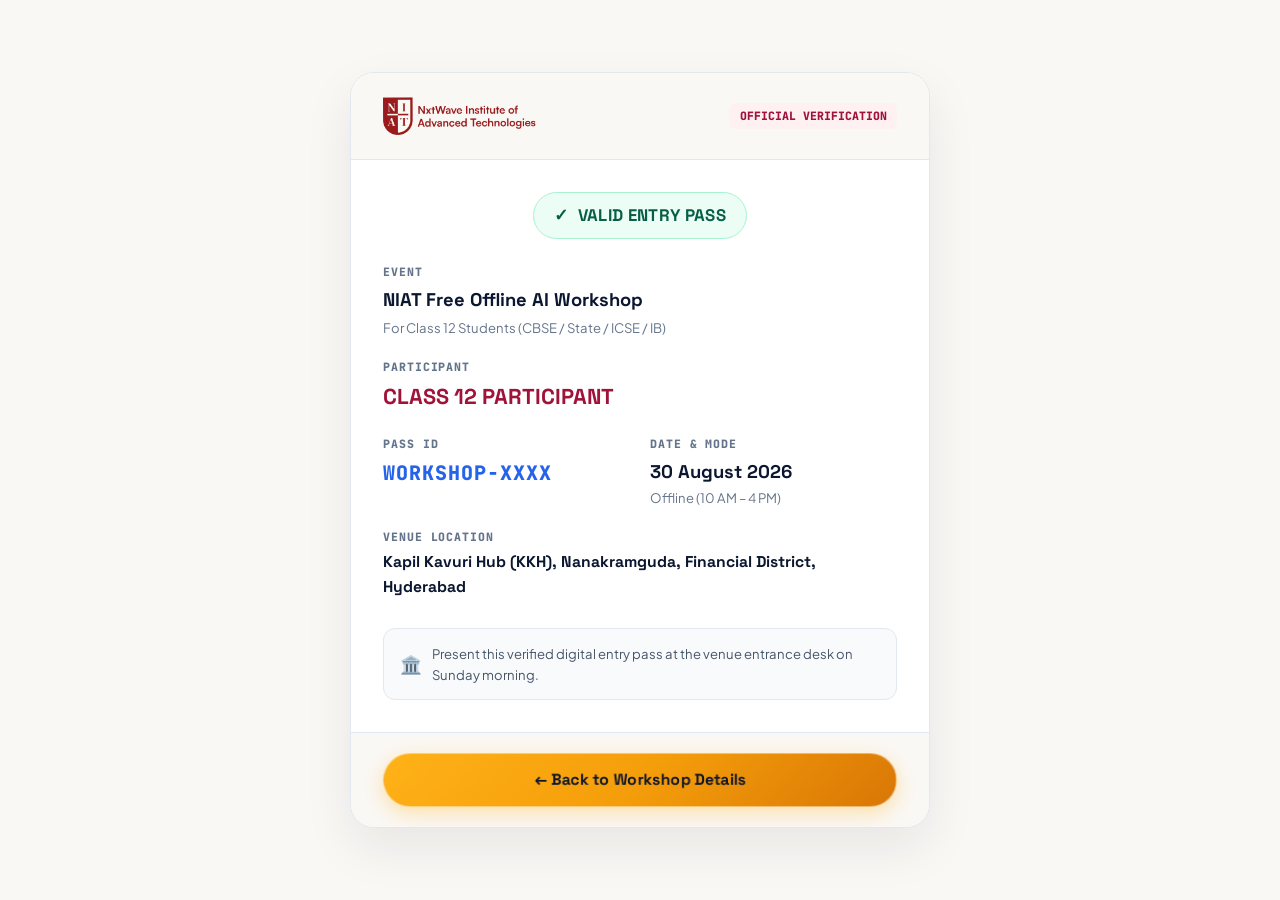
==== verify.html @ 5336db8a "Initial commit: Complete NIAT AI Workshop landing page" ====
<!DOCTYPE html>
<html lang="en">
<head>
  <meta charset="UTF-8">
  <meta name="viewport" content="width=device-width, initial-scale=1.0">
  <title>Official Entry Pass Verification — NIAT Offline AI Workshop</title>
  <link rel="preconnect" href="https://fonts.googleapis.com">
  <link rel="preconnect" href="https://fonts.gstatic.com" crossorigin>
  <link href="https://fonts.googleapis.com/css2?family=Plus+Jakarta+Sans:wght@400;500;600;700;800&family=Space+Grotesk:wght@600;700;800;900&family=JetBrains+Mono:wght@700;800&display=swap" rel="stylesheet">
  <link rel="stylesheet" href="styles.css">
  <style>
    body {
      background-color: #FAF8F5;
      min-height: 100vh;
      display: flex;
      flex-direction: column;
      align-items: center;
      justify-content: center;
      padding: 2rem 1.25rem;
      font-family: 'Plus Jakarta Sans', sans-serif;
      color: #0B1730;
    }
    .verify-card {
      width: 100%;
      max-width: 580px;
      background: #FFFFFF;
      border: 1px solid #E2E8F0;
      border-radius: 24px;
      box-shadow: 0 20px 50px rgba(15, 23, 42, 0.08);
      overflow: hidden;
    }
    .verify-header {
      background: #FAF8F5;
      padding: 1.5rem 2rem;
      border-bottom: 1px solid #E2E8F0;
      display: flex;
      align-items: center;
      justify-content: space-between;
    }
    .verify-body {
      padding: 2rem;
    }
    .verify-status-badge {
      display: inline-flex;
      align-items: center;
      gap: 0.6rem;
      background: #ECFDF5;
      color: #065F46;
      border: 1.5px solid #A7F3D0;
      padding: 0.55rem 1.25rem;
      border-radius: 9999px;
      font-family: 'Space Grotesk', sans-serif;
      font-weight: 800;
      font-size: 1.05rem;
      letter-spacing: 0.02em;
      margin-bottom: 1.5rem;
    }
    .verify-field-grid {
      display: grid;
      grid-template-columns: 1fr 1fr;
      gap: 1.25rem;
      margin-bottom: 1.75rem;
    }
    .verify-field-full {
      grid-column: 1 / -1;
    }
    .verify-label {
      font-family: 'JetBrains Mono', monospace;
      font-size: 0.72rem;
      font-weight: 800;
      color: #64748B;
      text-transform: uppercase;
      letter-spacing: 0.08em;
      margin-bottom: 0.25rem;
    }
    .verify-value {
      font-family: 'Space Grotesk', sans-serif;
      font-size: 1.15rem;
      font-weight: 800;
      color: #0B1730;
    }
    .verify-value-highlight {
      color: #9F1239;
      font-size: 1.35rem;
    }
    .verify-value-id {
      font-family: 'JetBrains Mono', monospace;
      color: #2563EB;
      font-size: 1.25rem;
      letter-spacing: 0.05em;
    }
    .verify-footer {
      background: #FAF8F5;
      padding: 1.25rem 2rem;
      border-top: 1px solid #E2E8F0;
      text-align: center;
    }
  </style>
</head>
<body>

  <div class="verify-card">
    <div class="verify-header">
      <a href="index.html">
        <img src="assets/niat_logo_workshop.png" alt="NIAT Logo" style="height: 38px; width: auto;" />
      </a>
      <span style="font-family: 'JetBrains Mono', monospace; font-size: 0.72rem; font-weight: 800; color: #9F1239; background: #FFF1F2; padding: 0.25rem 0.65rem; border-radius: 6px;">
        OFFICIAL VERIFICATION
      </span>
    </div>

    <div class="verify-body">
      <div style="text-align: center;">
        <div class="verify-status-badge">
          <span>✓</span> VALID ENTRY PASS
        </div>
      </div>

      <div class="verify-field-grid">
        <div class="verify-field-full">
          <div class="verify-label">EVENT</div>
          <div class="verify-value">NIAT Free Offline AI Workshop</div>
          <div style="font-size: 0.82rem; color: #64748B; margin-top: 0.15rem;">For Class 12 Students (CBSE / State / ICSE / IB)</div>
        </div>

        <div class="verify-field-full">
          <div class="verify-label">PARTICIPANT</div>
          <div id="verified-name" class="verify-value verify-value-highlight">CLASS 12 STUDENT</div>
        </div>

        <div>
          <div class="verify-label">PASS ID</div>
          <div id="verified-id" class="verify-value verify-value-id">Workshop-A7K9</div>
        </div>

        <div>
          <div class="verify-label">DATE & MODE</div>
          <div class="verify-value">30 August 2026</div>
          <div style="font-size: 0.82rem; color: #64748B;">Offline (10 AM – 4 PM)</div>
        </div>

        <div class="verify-field-full">
          <div class="verify-label">VENUE LOCATION</div>
          <div class="verify-value" style="font-size: 0.98rem; font-weight: 700;">
            Kapil Kavuri Hub (KKH), Nanakramguda, Financial District, Hyderabad
          </div>
        </div>
      </div>

      <div style="background: #F8FAFC; border: 1px solid #E2E8F0; border-radius: 12px; padding: 0.85rem 1rem; font-size: 0.82rem; color: #475569; display: flex; align-items: center; gap: 0.6rem;">
        <span style="font-size: 1.1rem;">🏛️</span>
        <span>Present this verified digital entry pass at the venue entrance desk on Sunday morning.</span>
      </div>
    </div>

    <div class="verify-footer">
      <a href="index.html" class="btn btn-hero-gold" style="width: 100%; text-decoration: none;">
        ← Back to Workshop Details
      </a>
    </div>
  </div>

  <script>
    document.addEventListener('DOMContentLoaded', () => {
      const params = new URLSearchParams(window.location.search);
      const name = params.get('name') || params.get('student_name') || 'CLASS 12 PARTICIPANT';
      const id = params.get('id') || params.get('pass_id') || 'Workshop-XXXX';

      document.getElementById('verified-name').textContent = decodeURIComponent(name).toUpperCase();
      document.getElementById('verified-id').textContent = decodeURIComponent(id).toUpperCase();
    });
  </script>
</body>
</html>
---- styles.css ----
/* ==========================================================================
   NIAT Offline AI Workshop — Official NIAT AI Bootcamp Design System
   Brand Harmony: Warm Alabaster (#FEF8F0), Soft Blush Porcelain (#FBF2F3),
   Sunlit Cream (#FFF8EB / #FFF1C6), Crisp White (#FFFFFF), Deep Slate (#0F172A),
   and Vibrant NIAT Amber Gold (#FFB218) & Crimson Accents (#991B1B).
   (Zero Maroon Backgrounds, Zero Black)
   ========================================================================== */

:root {
  /* Official NIAT Brand Accent Tokens */
  --color-primary: #991B1B;
  --color-primary-dark: #7F1D1D;
  --color-primary-deep: #580F1E;
  --color-primary-light: #DC2626;
  --color-primary-soft: #FBF2F3;
  --color-primary-tint: #FEE2E2;
  --color-primary-glow: rgba(153, 27, 27, 0.25);
  
  /* NIAT Amber & Gold Tokens */
  --color-gold: #FFB218;
  --color-gold-light: #FFF1C6;
  --color-gold-dark: #D97706;
  --color-gold-gradient: linear-gradient(90deg, #FFB218 0%, #F59E0B 50%, #D97706 100%);
  
  /* Clean Light Backgrounds from https://www.niatindia.com/ai-bootcamp */
  --color-bg-hero: linear-gradient(180deg, #FFFFFF 0%, #FFF8EB 45%, #FBF2F3 100%);
  --color-bg-dark: #F1F5F9;
  --color-bg-dark-card: #FFFFFF;
  --color-bg-dark-surface: #F8FAFC;
  
  --color-bg-light: #FEF8F0;
  --color-bg-light-alt: #FBF2F3;
  --color-bg-cream: #FFF8EB;
  --color-bg-surface: #FFFFFF;
  
  /* Typography Colors (NIAT Slate Tokens) */
  --color-text-dark: #0F172A;
  --color-text-dark-muted: #475569;
  --color-text-light: #0F172A;
  --color-text-light-muted: #64748B;
  
  /* Borders */
  --color-border-subtle: #E2E8F0;
  --color-border-dark: rgba(15, 23, 42, 0.1);
  --color-border-gold: rgba(255, 178, 24, 0.45);
  --color-border-primary: rgba(153, 27, 27, 0.18);
  
  /* Typography Families */
  --font-hero-condensed: 'Anton', 'Bebas Neue', 'Oswald', sans-serif;
  --font-display: 'Space Grotesk', -apple-system, sans-serif;
  --font-heading: 'Syne', sans-serif;
  --font-body: 'Plus Jakarta Sans', sans-serif;
  --font-script: 'Caveat', cursive;
  --font-mono: 'JetBrains Mono', monospace;
  
  /* Radii & Layout */
  --radius-sm: 8px;
  --radius-md: 14px;
  --radius-lg: 22px;
  --radius-xl: 32px;
  --radius-full: 9999px;
  --max-width: 1260px;
  
  /* Shadows */
  --shadow-sm: 0 2px 10px rgba(15, 23, 42, 0.04);
  --shadow-md: 0 10px 30px rgba(15, 23, 42, 0.08);
  --shadow-lg: 0 20px 50px rgba(15, 23, 42, 0.12);
  --shadow-dark: 0 25px 60px rgba(15, 23, 42, 0.15);
  
  /* Transitions */
  --transition-fast: 0.2s cubic-bezier(0.16, 1, 0.3, 1);
  --transition-normal: 0.35s cubic-bezier(0.16, 1, 0.3, 1);
}

/* Reset & Base */
*, *::before, *::after {
  box-sizing: border-box;
  margin: 0;
  padding: 0;
}

html {
  scroll-behavior: smooth;
  font-size: 16px;
  -webkit-font-smoothing: antialiased;
  -moz-osx-font-smoothing: grayscale;
}

body {
  font-family: var(--font-body);
  color: var(--color-text-dark);
  background-color: var(--color-bg-light);
  line-height: 1.6;
  overflow-x: hidden;
}

img, svg {
  display: block;
  max-width: 100%;
}

a {
  color: inherit;
  text-decoration: none;
}

button, input, select, textarea {
  font-family: inherit;
  font-size: inherit;
}

button {
  cursor: pointer;
  border: none;
  background: none;
}

/* Layout Utilities */
.container {
  width: 100%;
  max-width: var(--max-width);
  margin-left: auto;
  margin-right: auto;
  padding-left: 1.5rem;
  padding-right: 1.5rem;
}

.section-padding {
  padding-top: 3.85rem;
  padding-bottom: 3.85rem;
}

@media (max-width: 768px) {
  .section-padding {
    padding-top: 2.85rem;
    padding-bottom: 2.85rem;
  }
}

.section-header {
  text-align: center;
  max-width: 820px;
  margin: 0 auto 2.35rem auto;
}

.section-tag {
  display: inline-flex;
  align-items: center;
  gap: 0.45rem;
  padding: 0.4rem 1.05rem;
  background: var(--color-primary-soft);
  color: var(--color-primary);
  border: 1px solid var(--color-border-primary);
  border-radius: var(--radius-full);
  font-family: var(--font-mono);
  font-size: 0.76rem;
  font-weight: 700;
  text-transform: uppercase;
  letter-spacing: 0.08em;
  margin-bottom: 1.15rem;
}

.section-tag.dark {
  background: #FFF8EB;
  color: #D97706;
  border-color: rgba(255, 178, 24, 0.4);
}

.section-title {
  font-family: var(--font-display);
  font-size: clamp(2.1rem, 4.2vw, 2.85rem);
  font-weight: 800;
  line-height: 1.18;
  margin-bottom: 0.95rem;
  color: var(--color-text-dark);
  letter-spacing: -0.02em;
}

.section-title.text-white {
  color: var(--color-text-dark);
}

.section-subtitle {
  font-size: clamp(1rem, 1.8vw, 1.15rem);
  color: var(--color-text-dark-muted);
  line-height: 1.6;
}

.section-subtitle.dark {
  color: var(--color-text-dark-muted);
}

.gradient-text-maroon {
  color: var(--color-primary);
}

.gradient-text-gold {
  background: var(--color-gold-gradient);
  -webkit-background-clip: text;
  -webkit-text-fill-color: transparent;
}

/* Animations */
[data-animate] {
  opacity: 0;
  transform: translateY(24px);
  transition: opacity 0.6s cubic-bezier(0.16, 1, 0.3, 1), transform 0.6s cubic-bezier(0.16, 1, 0.3, 1);
  will-change: opacity, transform;
}

[data-animate].is-visible {
  opacity: 1;
  transform: translateY(0);
}

[data-animate="slide-right"] { transform: translateX(-30px); }
[data-animate="slide-right"].is-visible { transform: translateX(0); opacity: 1; }

[data-animate="slide-left"] { transform: translateX(30px); }
[data-animate="slide-left"].is-visible { transform: translateX(0); opacity: 1; }

[data-animate="scale-up"] { transform: scale(0.94); }
[data-animate="scale-up"].is-visible { transform: scale(1); opacity: 1; }

.delay-1 { transition-delay: 0.1s; }
.delay-2 { transition-delay: 0.2s; }
.delay-3 { transition-delay: 0.3s; }
.delay-4 { transition-delay: 0.4s; }

/* Buttons */
.btn {
  display: inline-flex;
  align-items: center;
  justify-content: center;
  gap: 0.6rem;
  padding: 0.85rem 1.85rem;
  border-radius: var(--radius-full);
  font-family: var(--font-display);
  font-weight: 700;
  font-size: 0.98rem;
  transition: var(--transition-normal);
  text-decoration: none;
  cursor: pointer;
  white-space: nowrap;
}

.btn-hero-gold {
  background: linear-gradient(135deg, #FFB218 0%, #F59E0B 50%, #D97706 100%);
  color: #0F172A !important;
  font-weight: 800;
  box-shadow: 0 6px 20px rgba(255, 178, 24, 0.35);
  border: 1px solid rgba(255, 255, 255, 0.4);
  animation: ctaZoomPulse 1.3s ease-in-out infinite;
  transform-origin: center center;
  will-change: transform;
}

.btn-hero-gold:hover {
  transform: translateY(-2px);
  box-shadow: 0 10px 25px rgba(255, 178, 24, 0.5);
  animation-play-state: paused;
}

.btn-primary {
  background: var(--color-primary);
  color: #FFFFFF;
  box-shadow: 0 6px 20px rgba(153, 27, 27, 0.25);
  border: 1px solid var(--color-primary);
  animation: ctaZoomPulse 1.3s ease-in-out infinite;
  transform-origin: center center;
  will-change: transform;
}

.btn-primary:hover {
  background: var(--color-primary-light);
  transform: translateY(-2px);
  box-shadow: 0 10px 25px rgba(153, 27, 27, 0.35);
  animation-play-state: paused;
}

@keyframes ctaZoomPulse {
  0% {
    transform: scale(1.00);
  }
  50% {
    transform: scale(1.04);
  }
  100% {
    transform: scale(1.00);
  }
}

/* ==========================================================================
   STICKY HEADER & ANNOUNCEMENT BAR
   ========================================================================== */
.sticky-header-group {
  position: sticky;
  top: 0;
  z-index: 1000;
  width: 100%;
}

.top-bar {
  background: #FFF8EB;
  color: #991B1B;
  font-size: 0.8125rem;
  padding: 0.45rem 1rem;
  text-align: center;
  border-bottom: 1px solid #FEE2E2;
}

.top-bar-inner {
  display: inline-flex;
  align-items: center;
  gap: 0.65rem;
  flex-wrap: wrap;
  justify-content: center;
  font-weight: 600;
  animation: announcementPulse 1.5s ease-in-out infinite;
  transform-origin: center center;
  will-change: transform;
}

@keyframes announcementPulse {
  0% {
    transform: scale(1.00);
  }
  50% {
    transform: scale(1.015);
  }
  100% {
    transform: scale(1.00);
  }
}

.badge-pulse {
  display: inline-block;
  width: 8px;
  height: 8px;
  background-color: #22C55E;
  border-radius: 50%;
  box-shadow: 0 0 0 0 rgba(34, 197, 94, 0.7);
  animation: pulseGreen 2s infinite;
}

@keyframes pulseGreen {
  0% { transform: scale(0.95); box-shadow: 0 0 0 0 rgba(34, 197, 94, 0.7); }
  70% { transform: scale(1); box-shadow: 0 0 0 8px rgba(34, 197, 94, 0); }
  100% { transform: scale(0.95); box-shadow: 0 0 0 0 rgba(34, 197, 94, 0); }
}

.site-header {
  width: 100%;
  background: rgba(255, 255, 255, 0.94);
  backdrop-filter: blur(16px);
  -webkit-backdrop-filter: blur(16px);
  border-bottom: 1px solid #E2E8F0;
}

.nav-container {
  display: flex;
  align-items: center;
  justify-content: space-between;
  height: 68px;
  gap: 1.5rem;
}

.logo-wrapper {
  display: inline-flex;
  align-items: center;
  text-decoration: none;
}

.niat-shield-logo-img,
.niat-logo-img {
  height: 44px;
  width: auto;
  max-width: 220px;
  object-fit: contain;
  display: block;
  transition: transform 0.2s ease;
}

.logo-wrapper:hover .niat-shield-logo-img,
.logo-wrapper:hover .niat-logo-img {
  transform: scale(1.03);
}

.header-nav-menu {
  display: flex;
  align-items: center;
  gap: 1.35rem;
  list-style: none;
}

.nav-link-item {
  font-size: 0.88rem;
  font-weight: 600;
  color: #334155;
  transition: var(--transition-fast);
  padding: 0.35rem 0.15rem;
}

.nav-link-item:hover {
  color: var(--color-primary);
}

.nav-actions {
  display: flex;
  align-items: center;
  gap: 1rem;
}

.mobile-nav-toggle {
  display: none;
  flex-direction: column;
  gap: 5px;
  width: 32px;
  height: 32px;
  justify-content: center;
  align-items: center;
  background: none;
  border: none;
  cursor: pointer;
}

.mobile-nav-toggle span {
  display: block;
  width: 24px;
  height: 2.5px;
  background: #0F172A;
  border-radius: 2px;
}

@media (max-width: 1024px) {
  .header-nav-menu {
    position: fixed;
    top: 96px;
    left: 0;
    width: 100%;
    background: #FFFFFF;
    flex-direction: column;
    align-items: flex-start;
    padding: 1.5rem 2rem;
    gap: 1.25rem;
    box-shadow: 0 15px 30px rgba(15, 23, 42, 0.1);
    transform: translateY(-120%);
    transition: transform 0.35s ease;
    opacity: 0;
    visibility: hidden;
  }

  .header-nav-menu.mobile-open,
  .header-nav-menu.mobile-active {
    transform: translateY(0);
    opacity: 1;
    visibility: visible;
  }

  .mobile-nav-toggle {
    display: flex;
  }
}

@media (max-width: 600px) {
  .nav-container {
    height: 56px;
  }
  .niat-shield-logo-img,
  .niat-logo-img {
    height: 32px;
    max-width: 160px;
  }
  .nav-actions .open-reg-modal {
    display: none;
  }
}

/* ==========================================================================
   SECTION 1 — HERO (UNIFIED 1750 × 900 COMPOSITION WITH ORGANIC MAROON INTEGRATION)
   ========================================================================== */
.hero-section {
  position: relative;
  width: 100%;
  min-height: auto;
  background-color: #FAF8F5;
  background-image: 
    radial-gradient(circle at 12% 20%, rgba(255, 255, 255, 0.95) 0%, transparent 60%),
    radial-gradient(circle at 88% 45%, rgba(244, 63, 94, 0.06) 0%, transparent 60%),
    linear-gradient(rgba(15, 23, 42, 0.025) 1px, transparent 1px),
    linear-gradient(90deg, rgba(15, 23, 42, 0.025) 1px, transparent 1px);
  background-size: 100% 100%, 100% 100%, 36px 36px, 36px 36px;
  overflow: hidden;
  display: flex;
  align-items: flex-start;
  padding-top: 1.25rem;
  padding-bottom: 1.5rem;
  margin-bottom: 0;
  border-bottom: 1px solid #E2E8F0;
}

@media (min-width: 1200px) {
  .hero-section {
    height: auto;
    min-height: auto;
    max-height: none;
  }
}

.hero-canvas-container {
  width: 100%;
  max-width: 1750px;
  margin: 0 auto;
  padding: 0 4rem;
  display: flex;
  align-items: flex-start;
  z-index: 2;
}

@media (max-width: 1200px) {
  .hero-canvas-container {
    padding: 0.75rem 2rem 2rem;
  }
}

@media (max-width: 768px) {
  .hero-canvas-container {
    padding: 0.5rem 1rem 1.5rem;
  }
}

.hero-grid-split {
  display: grid;
  grid-template-columns: 44% 56%;
  gap: 2.25rem;
  align-items: flex-start;
  width: 100%;
  height: 100%;
  padding-top: 0.35rem;
}

@media (max-width: 1100px) {
  .hero-grid-split {
    grid-template-columns: 1fr;
    gap: 1.5rem;
    padding-top: 0.25rem;
  }
}

/* LEFT SIDE (44%) */
.hero-brand-col {
  display: flex;
  flex-direction: column;
  gap: 1.25rem;
  max-width: 640px;
  width: 100%;
  z-index: 3;
  padding-top: 0.25rem;
  opacity: 1;
  transform: none;
}

@media (max-width: 1100px) {
  .hero-brand-col {
    order: 1;
    max-width: 100%;
    align-items: flex-start;
  }
}

@media (max-width: 768px) {
  .hero-brand-col {
    gap: 0.95rem;
  }
}

.hero-main-heading {
  font-family: var(--font-display);
  font-size: clamp(1.85rem, 3.4vw, 3.6rem);
  font-weight: 850;
  line-height: 1.08;
  letter-spacing: -0.02em;
  text-transform: uppercase;
  color: #0B1730;
  margin: 0;
}

@media (max-width: 768px) {
  .hero-main-heading {
    font-size: clamp(1.42rem, 5.6vw, 2.15rem);
    line-height: 1.16;
  }
  .hero-line-nowrap {
    white-space: normal;
  }
}

.hero-line-nowrap {
  white-space: nowrap;
  display: inline-block;
}

.hero-highlight-smarter {
  background: linear-gradient(135deg, #2563EB 0%, #7C3AED 50%, #9F1239 100%);
  -webkit-background-clip: text;
  -webkit-text-fill-color: transparent;
  display: inline-block;
  font-weight: 900;
}

/* FREE Master Offer Block */
.hero-free-offer-cluster {
  display: flex;
  align-items: center;
  gap: 1.25rem;
  flex-wrap: wrap;
}

@media (max-width: 768px) {
  .hero-free-offer-cluster {
    gap: 0.85rem;
  }
}

.hero-free-3d-box {
  position: relative;
  display: inline-flex;
  align-items: center;
}

.hero-free-3d-text {
  font-family: var(--font-display);
  font-size: clamp(3.8rem, 6.8vw, 6.4rem);
  font-weight: 950;
  line-height: 0.88;
  color: #FFB51B;
  text-shadow: 
    0 2px 0 #D97706,
    0 4px 0 #B45309,
    0 6px 18px rgba(245, 158, 11, 0.3);
  letter-spacing: 0.02em;
  text-transform: uppercase;
  animation: freeContinuousZoom 1.2s ease-in-out infinite;
  display: inline-block;
  transform-origin: center center;
  will-change: transform;
}

@media (max-width: 768px) {
  .hero-free-3d-text {
    font-size: clamp(2.6rem, 10.5vw, 3.8rem);
  }
}

@keyframes freeContinuousZoom {
  0% {
    transform: scale(1.00);
  }
  50% {
    transform: scale(1.05);
  }
  100% {
    transform: scale(1.00);
  }
}

.hero-free-zero-pill {
  position: absolute;
  bottom: -4px;
  left: -4px;
  background: linear-gradient(135deg, #7C3AED 0%, #9F1239 100%);
  color: #FFFFFF;
  font-family: var(--font-display);
  font-size: clamp(0.85rem, 1.2vw, 1.1rem);
  font-weight: 850;
  padding: 0.16rem 0.75rem;
  border-radius: var(--radius-full);
  box-shadow: 0 4px 14px rgba(124, 58, 237, 0.4);
  border: 1.5px solid #E9D5FF;
  z-index: 3;
}

@media (max-width: 768px) {
  .hero-free-zero-pill {
    font-size: 0.75rem;
    padding: 0.12rem 0.55rem;
    bottom: -2px;
    left: -2px;
  }
}

.hero-workshop-title-meta {
  display: flex;
  flex-direction: column;
  justify-content: center;
}

.hero-meta-offline-title {
  font-family: var(--font-display);
  font-size: clamp(1.2rem, 2.1vw, 1.85rem);
  font-weight: 900;
  color: #2563EB;
  line-height: 1.06;
  letter-spacing: 0.01em;
  text-transform: uppercase;
}

@media (max-width: 768px) {
  .hero-meta-offline-title {
    font-size: 1.05rem;
  }
}

.hero-meta-for-class {
  font-family: var(--font-display);
  font-size: clamp(0.82rem, 1.1vw, 1.02rem);
  font-weight: 800;
  color: #0B1730;
  letter-spacing: 0.01em;
  margin-top: 0.25rem;
  padding-bottom: 0.12rem;
  border-bottom: 2px solid #9F1239;
  display: inline-block;
  width: fit-content;
}

/* CTA Area */
.hero-cta-action-wrap {
  display: flex;
  align-items: center;
  gap: 1.25rem;
  margin-top: 0.15rem;
}

@media (max-width: 768px) {
  .hero-cta-action-wrap {
    width: 100%;
  }
}

.btn-hero-cta-yellow {
  display: inline-flex;
  align-items: center;
  justify-content: center;
  gap: 0.75rem;
  width: 100%;
  max-width: 430px;
  height: clamp(54px, 5.5vw, 68px);
  background: #FFB51B;
  color: #0B1730;
  font-family: var(--font-display);
  font-size: clamp(1.02rem, 1.3vw, 1.2rem);
  font-weight: 800;
  border-radius: clamp(28px, 3vw, 36px);
  border: 2px solid #FDE047;
  box-shadow: 0 12px 30px rgba(255, 181, 27, 0.4);
  cursor: pointer;
  transition: all 0.3s ease;
  text-transform: uppercase;
  letter-spacing: 0.03em;
  animation: ctaZoomPulse 1.3s ease-in-out infinite;
  transform-origin: center center;
  will-change: transform;
}

@media (max-width: 768px) {
  .btn-hero-cta-yellow {
    max-width: 360px;
    height: 54px;
    font-size: 1.02rem;
    padding: 0.75rem 1.25rem;
  }
}

.btn-hero-cta-yellow:hover {
  transform: translateY(-2px);
  box-shadow: 0 16px 35px rgba(255, 181, 27, 0.5);
  background: #F59E0B;
  animation-play-state: paused;
}

.hero-arrow-icon {
  font-size: 1.3rem;
  transition: transform 0.2s ease;
}

.btn-hero-cta-yellow:hover .hero-arrow-icon {
  transform: translateX(5px);
}

/* Two Compact Information Rows Below CTA with Circular Icon Badges */
.hero-event-specs {
  display: flex;
  flex-direction: column;
  gap: 0.65rem;
  margin-top: 0.25rem;
}

.spec-row {
  display: flex;
  align-items: center;
  gap: 0.75rem;
  flex-wrap: wrap;
}

.spec-item {
  display: inline-flex;
  align-items: center;
  gap: 0.45rem;
}

.spec-icon-badge {
  width: 26px;
  height: 26px;
  border-radius: 50%;
  background: #EFF6FF;
  display: flex;
  align-items: center;
  justify-content: center;
  font-size: 0.78rem;
  flex-shrink: 0;
  border: 1px solid #BFDBFE;
}

.spec-icon-badge.maroon {
  background: #FFF1F2;
  border-color: #FECDD3;
}

.spec-icon-badge.purple {
  background: #F5F3FF;
  border-color: #DDD6FE;
}

.spec-icon-badge.red {
  background: #FEF2F2;
  border-color: #FECACA;
}

.spec-text {
  font-family: var(--font-mono);
  font-size: 0.78rem;
  font-weight: 850;
  color: #0B1730;
  letter-spacing: 0.03em;
  white-space: nowrap;
}

.spec-sep {
  color: #CBD5E1;
  font-weight: 300;
  font-size: 0.85rem;
}

/* ==========================================================================
   RIGHT SIDE: BALANCED STUDENT PHOTOGRAPHY WITH ORGANIC MAROON INTEGRATION
   ========================================================================== */
.hero-workshop-scene-col {
  position: relative;
  display: flex;
  align-items: flex-start;
  justify-content: flex-end;
  width: 100%;
  height: 100%;
}

.hero-stage-immersive {
  position: relative;
  width: 100%;
  max-width: 960px;
  height: 485px;
  max-height: 500px;
  display: flex;
  align-items: flex-start;
  justify-content: flex-end;
}

@media (max-width: 1100px) {
  .hero-stage-immersive {
    height: auto;
    min-height: 0;
    max-height: none;
    width: 100%;
    max-width: 600px;
    justify-content: center;
    margin: 0 auto;
  }
}

/* Light Maroon Organic Gradient Blob */
.hero-maroon-blob {
  position: absolute;
  top: 2%;
  right: 2%;
  width: 96%;
  height: 96%;
  border-radius: 42% 58% 68% 32% / 48% 38% 62% 52%;
  background: radial-gradient(circle at 60% 40%, rgba(159, 18, 57, 0.13) 0%, rgba(136, 19, 55, 0.07) 45%, rgba(244, 63, 94, 0.03) 75%, transparent 100%);
  filter: blur(30px);
  pointer-events: none;
  z-index: 1;
  animation: maroonBlobFloat 12s ease-in-out infinite alternate;
}

@keyframes maroonBlobFloat {
  0% {
    transform: scale(0.97) rotate(0deg);
    border-radius: 42% 58% 68% 32% / 48% 38% 62% 52%;
  }
  100% {
    transform: scale(1.02) rotate(4deg);
    border-radius: 54% 46% 38% 62% / 36% 58% 42% 64%;
  }
}

/* Soft Blush & Burgundy Ambient Glow */
.hero-blush-glow {
  position: absolute;
  top: 10%;
  right: 12%;
  width: 78%;
  height: 78%;
  border-radius: 50%;
  background: radial-gradient(circle, rgba(244, 63, 94, 0.11) 0%, rgba(251, 113, 133, 0.05) 50%, transparent 80%);
  filter: blur(45px);
  pointer-events: none;
  z-index: 1;
}

/* Decorative Maroon Dots Pattern */
.hero-maroon-dots {
  position: absolute;
  left: -12px;
  top: 10%;
  width: 55px;
  height: 95px;
  background-image: radial-gradient(#9F1239 1.6px, transparent 1.6px);
  background-size: 13px 13px;
  opacity: 0.4;
  z-index: 2;
  pointer-events: none;
}

/* Thin Curved Maroon Line Accents */
.hero-curved-accents {
  position: absolute;
  left: -18px;
  top: 6%;
  width: 200px;
  height: 140px;
  pointer-events: none;
  z-index: 2;
}

/* Authentic Indian Class 12 Student Photography with Soft Organic Left Edge */
.hero-student-photo-wrapper {
  position: relative;
  width: 100%;
  max-width: 960px;
  height: 100%;
  max-height: 485px;
  display: flex;
  align-items: center;
  justify-content: flex-end;
  z-index: 3;
  background: transparent;
  border: none;
  box-shadow: none;
}

.hero-maroon-student-img {
  width: 100%;
  height: 100%;
  max-height: 485px;
  object-fit: cover;
  object-position: 68% 28%;
  display: block;
  border: none;
  box-shadow: none;
  /* Organic soft feathered transition on the left edge */
  -webkit-mask-image: radial-gradient(ellipse 96% 92% at 86% 50%, rgba(0, 0, 0, 1) 48%, rgba(0, 0, 0, 0.9) 68%, rgba(0, 0, 0, 0) 98%), linear-gradient(to right, transparent 0%, rgba(0, 0, 0, 0.9) 12%, rgba(0, 0, 0, 1) 24%);
  mask-image: radial-gradient(ellipse 96% 92% at 86% 50%, rgba(0, 0, 0, 1) 48%, rgba(0, 0, 0, 0.9) 68%, rgba(0, 0, 0, 0) 98%), linear-gradient(to right, transparent 0%, rgba(0, 0, 0, 0.9) 12%, rgba(0, 0, 0, 1) 24%);
  -webkit-mask-composite: source-in;
  mask-composite: intersect;
  transition: transform 0.4s ease;
}

.hero-stage-immersive:hover .hero-maroon-student-img {
  transform: scale(1.012);
}

@media (max-width: 1100px) {
  .hero-workshop-scene-col {
    order: 2;
    justify-content: center;
    width: 100%;
    height: auto;
    margin-top: 0.5rem;
  }
  .hero-student-photo-wrapper {
    height: auto;
    max-height: none;
    max-width: 100%;
    justify-content: center;
  }
  .hero-maroon-student-img {
    height: auto;
    max-height: 320px;
    width: 100%;
    border-radius: 18px;
    object-position: 50% 25%;
    -webkit-mask-image: none;
    mask-image: none;
  }
  .hero-maroon-blob,
  .hero-blush-glow,
  .hero-maroon-dots,
  .hero-curved-accents {
    display: none;
  }
}

@media (max-width: 768px) {
  .hero-maroon-student-img {
    max-height: 250px;
    border-radius: 14px;
  }
}

@media (max-width: 1080px) {
  .hero-epic-stage {
    max-width: 600px;
  }
  .stage-card-notes { left: 0; top: 0; }
  .stage-card-project { right: 0; top: 0; }
  .stage-card-doubt { left: 0; bottom: 10px; }
  .stage-flow-badge { right: 0; bottom: 10px; }
}

@media (max-width: 680px) {
  .hero-epic-stage {
    min-height: auto;
    flex-direction: column;
    padding-top: 1rem;
  }
  .stage-float-card,
  .stage-flow-badge {
    position: static;
    margin: 0.35rem auto;
    width: 100%;
    max-width: 300px;
    animation: none;
  }
}

/* BOTTOM HORIZONTAL EVENT INFO STRIP */
.hero-bottom-info-strip {
  display: flex;
  align-items: center;
  justify-content: space-between;
  gap: 0.75rem;
  padding: 0.75rem 1.75rem;
  background: #FFFFFF;
  border: 1.5px solid #E2E8F0;
  border-radius: var(--radius-full);
  box-shadow: 0 6px 20px rgba(15, 23, 42, 0.04);
  margin-top: 1rem;
  flex-wrap: wrap;
}

.hero-spec-item {
  display: inline-flex;
  align-items: center;
  gap: 0.5rem;
}

.hero-spec-icon-circle {
  width: 26px;
  height: 26px;
  border-radius: 50%;
  background: #EEF2FF;
  display: flex;
  align-items: center;
  justify-content: center;
  font-size: 0.75rem;
  flex-shrink: 0;
}

.hero-spec-label {
  font-family: var(--font-mono);
  font-size: 0.78rem;
  font-weight: 850;
  color: #0F172A;
  letter-spacing: 0.03em;
  white-space: nowrap;
}

.hero-spec-sep {
  color: #CBD5E1;
  font-weight: 300;
}

@media (max-width: 1024px) {
  .hero-bottom-info-strip {
    justify-content: center;
    gap: 1rem;
    padding: 0.75rem 1.25rem;
  }
}

@media (max-width: 680px) {
  .hero-bottom-info-strip {
    flex-direction: column;
    align-items: flex-start;
    border-radius: var(--radius-xl);
    gap: 0.65rem;
  }
  .hero-spec-sep {
    display: none;
  }
  .hero-dotted-matrix {
    display: none;
  }
}

.hero-badge-top-left {
  top: -12px;
  left: -14px;
}

.hero-badge-bottom-right {
  bottom: 24px;
  right: -14px;
}

/* ==========================================================================
   MOBILE HERO BADGE OVERRIDES
   ========================================================================== */

@media (max-width: 600px) {
  .hero-badge-top-left,
  .hero-badge-bottom-right {
    position: static;
    margin-bottom: 0.75rem;
  }
}

.hero-badge-icon-wrap {
  width: 36px;
  height: 36px;
  border-radius: 50%;
  background: #FFF8EB;
  border: 1px solid #FFB218;
  display: flex;
  align-items: center;
  justify-content: center;
  font-size: 1.1rem;
  flex-shrink: 0;
}

.hero-badge-title {
  font-family: var(--font-display);
  font-size: 0.86rem;
  font-weight: 800;
  color: #0F172A;
  line-height: 1.2;
}

.hero-badge-sub {
  font-family: var(--font-mono);
  font-size: 0.68rem;
  font-weight: 700;
  color: #166534;
  margin-top: 0.15rem;
}

.hero-badge-sub.maroon {
  color: #991B1B;
}

.hero-student-location-strip {
  margin-top: 0.85rem;
  display: flex;
  align-items: center;
  justify-content: center;
  gap: 0.5rem;
  font-family: var(--font-mono);
  font-size: 0.76rem;
  font-weight: 700;
  color: #334155;
  background: #FFFFFF;
  border: 1px solid #E2E8F0;
  padding: 0.45rem 1rem;
  border-radius: var(--radius-full);
  box-shadow: var(--shadow-sm);
  text-align: center;
}

/* ==========================================================================
   INFINITE MARQUEE TICKER LOOP
   ========================================================================== */
.marquee-ticker-section {
  background: #FFF8EB;
  color: #1E293B;
  padding: 0.85rem 0;
  overflow: hidden;
  border-top: 1px solid #FEE2E2;
  border-bottom: 1px solid #FEE2E2;
}

.marquee-track {
  display: flex;
  width: max-content;
  animation: marqueeScroll 24s linear infinite;
  gap: 2rem;
}

.marquee-item {
  display: inline-flex;
  align-items: center;
  gap: 0.55rem;
  font-family: var(--font-mono);
  font-size: 0.8rem;
  font-weight: 700;
  letter-spacing: 0.06em;
  color: #1E293B;
  text-transform: uppercase;
  white-space: nowrap;
}

.marquee-dot {
  color: #D97706;
}

@keyframes marqueeScroll {
  0% { transform: translateX(0); }
  100% { transform: translateX(-50%); }
}

/* ==========================================================================
   SECTION 2 — WHY ATTEND (WARM ALABASTER CREAM SURFACE #FEF8F0)
   ========================================================================== */
.why-attend-section {
  background-color: var(--color-bg-light);
  border-bottom: 1px solid var(--color-border-subtle);
}

.why-grid {
  display: grid;
  grid-template-columns: repeat(4, 1fr);
  gap: 1.35rem;
  margin-bottom: 2.75rem;
}

@media (max-width: 1024px) {
  .why-grid {
    grid-template-columns: repeat(2, 1fr);
    gap: 1rem;
    margin-bottom: 2rem;
  }
}

@media (max-width: 600px) {
  .why-grid {
    grid-template-columns: repeat(2, 1fr);
    gap: 0.65rem;
    margin-bottom: 1.75rem;
  }
}

.why-card {
  background: var(--color-bg-surface);
  border: 1.5px solid var(--color-border-subtle);
  border-radius: var(--radius-xl);
  overflow: hidden;
  transition: var(--transition-normal);
  box-shadow: var(--shadow-sm);
  display: flex;
  flex-direction: column;
}

.why-card:hover {
  transform: translateY(-5px);
  border-color: #FFB218;
  box-shadow: 0 14px 30px rgba(15, 23, 42, 0.08);
}

@media (max-width: 600px) {
  .why-card {
    border-radius: var(--radius-lg);
  }
}

.why-card-img-wrap {
  width: 100%;
  height: 200px;
  overflow: hidden;
  position: relative;
  background: #F1F5F9;
}

@media (max-width: 1024px) {
  .why-card-img-wrap {
    height: 170px;
  }
}

@media (max-width: 600px) {
  .why-card-img-wrap {
    height: 115px;
  }
}

.why-card-img {
  width: 100%;
  height: 100%;
  object-fit: cover;
  display: block;
  transition: transform 0.4s ease;
}

.why-card:hover .why-card-img {
  transform: scale(1.05);
}

.why-card-caption {
  padding: 1.15rem 1rem 1.25rem 1rem;
  background: #FFFFFF;
  text-align: center;
  border-top: 1.5px solid #F1F5F9;
  flex: 1;
  display: flex;
  align-items: center;
  justify-content: center;
}

@media (max-width: 600px) {
  .why-card-caption {
    padding: 0.65rem 0.5rem;
  }
}

.why-card-title {
  font-family: var(--font-display);
  font-size: clamp(1.02rem, 1.4vw, 1.15rem);
  font-weight: 800;
  color: var(--color-text-dark);
  margin: 0;
  line-height: 1.3;
}

@media (max-width: 600px) {
  .why-card-title {
    font-size: 0.84rem;
    line-height: 1.25;
  }
}

.why-highlight-banner {
  background: linear-gradient(135deg, #FFF8EB 0%, #FFF1C6 100%);
  border: 1.5px solid var(--color-border-gold);
  border-radius: var(--radius-xl);
  padding: 2rem 2.25rem;
  color: #0F172A;
  display: flex;
  align-items: center;
  justify-content: space-between;
  gap: 1.75rem;
  box-shadow: var(--shadow-md);
}

@media (max-width: 800px) {
  .why-highlight-banner {
    flex-direction: column;
    text-align: center;
    padding: 1.5rem 1.25rem;
    gap: 1.25rem;
  }
  .why-highlight-banner .btn {
    width: 100%;
    max-width: 320px;
  }
}
    text-align: center;
    padding: 1.85rem 1.35rem;
  }
}

.why-banner-text {
  font-family: var(--font-display);
  font-size: clamp(1.15rem, 2.2vw, 1.45rem);
  font-weight: 700;
  line-height: 1.35;
  color: #0F172A;
}

.why-banner-text span {
  color: #991B1B;
}

/* ==========================================================================
   SECTION 3 — OPEN 3D LANDSCAPE WINDING ROADMAP (NO RECTANGULAR CARDS)
   ========================================================================== */
.learn-section {
  background-color: #FFFFFF;
  background-image: 
    radial-gradient(circle at 15% 15%, rgba(59, 130, 246, 0.08) 0%, transparent 45%),
    radial-gradient(circle at 85% 85%, rgba(139, 92, 246, 0.08) 0%, transparent 45%),
    linear-gradient(rgba(15, 23, 42, 0.04) 1px, transparent 1px),
    linear-gradient(90deg, rgba(15, 23, 42, 0.04) 1px, transparent 1px);
  background-size: 100% 100%, 100% 100%, 36px 36px, 36px 36px;
  border-bottom: 1px solid var(--color-border-subtle);
  position: relative;
  overflow: hidden;
  padding-top: 5rem;
  padding-bottom: 6rem;
}

.landscape-roadmap-canvas {
  position: relative;
  max-width: 1080px;
  margin: 0 auto;
  padding: 2rem 1rem;
}

/* Winding Highway SVG Backdrop */
.landscape-highway-svg {
  position: absolute;
  top: 40px;
  bottom: 40px;
  left: 0;
  width: 100%;
  height: calc(100% - 80px);
  pointer-events: none;
  z-index: 1;
}

/* START & FINISH Terminal Gates */
.landscape-gate-row {
  position: relative;
  z-index: 3;
  display: flex;
  justify-content: center;
  margin: 1.5rem 0 3.5rem 0;
}

.landscape-gate-row.finish-gate {
  margin: 3.5rem 0 1.5rem 0;
}

.landscape-gate-pill {
  display: inline-flex;
  flex-direction: column;
  align-items: center;
  justify-content: center;
  padding: 0.85rem 2.5rem;
  border-radius: var(--radius-full);
  box-shadow: 0 14px 35px rgba(15, 23, 42, 0.12);
  border: 2px solid;
  text-align: center;
  transition: transform 0.3s ease;
}

.landscape-gate-pill:hover {
  transform: translateY(-3px) scale(1.02);
}

.landscape-gate-pill.start {
  background: linear-gradient(135deg, #1E40AF 0%, #2563EB 100%);
  color: #FFFFFF;
  border-color: #93C5FD;
}

.landscape-gate-pill.finish {
  background: linear-gradient(135deg, #FFB218 0%, #D97706 100%);
  color: #0F172A;
  border-color: #FDE047;
  box-shadow: 0 14px 35px rgba(217, 119, 6, 0.28);
}

.gate-sub-tag {
  font-family: var(--font-mono);
  font-size: 0.72rem;
  font-weight: 800;
  letter-spacing: 0.1em;
  text-transform: uppercase;
  opacity: 0.9;
  margin-bottom: 0.2rem;
}

.gate-main-title {
  font-family: var(--font-display);
  font-size: 1.05rem;
  font-weight: 900;
  letter-spacing: 0.04em;
  text-transform: uppercase;
  margin: 0;
}

/* Individual Open Milestone Station Zone (NO RECTANGULAR CARD BOXES) */
.landscape-station-zone {
  position: relative;
  z-index: 2;
  display: flex;
  align-items: center;
  margin: 5.5rem 0;
  width: 100%;
}

/* Odd rows: Node is on the Left side of the canvas */
.landscape-station-zone.left-zone {
  justify-content: flex-start;
}

/* Even rows: Node is on the Right side of the canvas */
.landscape-station-zone.right-zone {
  justify-content: flex-end;
}

/* Station Unit: Photo + Clean Typography (No Card Background) */
.station-unit {
  display: flex;
  align-items: center;
  gap: 1.75rem;
  max-width: 460px;
  position: relative;
  transition: transform 0.35s ease;
}

.landscape-station-zone.left-zone .station-unit {
  flex-direction: row;
}

.landscape-station-zone.right-zone .station-unit {
  flex-direction: row-reverse;
  text-align: right;
}

.station-unit:hover {
  transform: translateY(-4px);
}

/* 3D Realistic Circular Photo Node */
.station-photo-circle-wrap {
  position: relative;
  width: 115px;
  height: 115px;
  flex-shrink: 0;
  border-radius: 50%;
  padding: 5px;
  background: #FFFFFF;
  border: 3.5px solid;
  box-shadow: 0 16px 40px rgba(15, 23, 42, 0.16), 0 0 25px rgba(37, 99, 235, 0.18);
  transition: transform 0.35s cubic-bezier(0.16, 1, 0.3, 1), box-shadow 0.35s ease;
}

.station-unit:hover .station-photo-circle-wrap {
  transform: scale(1.08) rotate(2deg);
  box-shadow: 0 22px 50px rgba(37, 99, 235, 0.26);
}

.station-photo-circle-img {
  width: 100%;
  height: 100%;
  border-radius: 50%;
  object-fit: cover;
  display: block;
}

.station-step-badge {
  position: absolute;
  bottom: -4px;
  right: -4px;
  width: 34px;
  height: 34px;
  border-radius: 50%;
  background: #FFFFFF;
  border: 2.5px solid;
  display: flex;
  align-items: center;
  justify-content: center;
  font-family: var(--font-mono);
  font-size: 0.82rem;
  font-weight: 900;
  box-shadow: 0 4px 12px rgba(0, 0, 0, 0.14);
}

/* Station Typography in clean white rounded box */
.station-info-box {
  background: #FFFFFF;
  border: 1.5px solid #E2E8F0;
  border-radius: var(--radius-xl);
  padding: 1.15rem 1.5rem;
  box-shadow: 0 10px 25px rgba(15, 23, 42, 0.06);
  display: flex;
  flex-direction: column;
  gap: 0.4rem;
  transition: transform 0.3s ease, border-color 0.3s ease, box-shadow 0.3s ease;
  min-width: 260px;
}

.landscape-station-zone.right-zone .station-info-box {
  text-align: right;
  align-items: flex-end;
}

.station-unit:hover .station-info-box {
  border-color: #93C5FD;
  box-shadow: 0 14px 30px rgba(37, 99, 235, 0.1);
  transform: translateY(-2px);
}

.station-tag-label {
  font-family: var(--font-mono);
  font-size: 0.76rem;
  font-weight: 800;
  letter-spacing: 0.08em;
  text-transform: uppercase;
}

.station-headline-text {
  font-family: var(--font-display);
  font-size: 1.18rem;
  font-weight: 850;
  color: #0F172A;
  margin: 0;
  line-height: 1.35;
}

/* Color Themes for each Milestone */
.theme-1 .station-photo-circle-wrap { border-color: #2563EB; }
.theme-1 .station-step-badge { border-color: #2563EB; color: #1E40AF; background: #EFF6FF; }
.theme-1 .station-tag-label { color: #2563EB; }

.theme-2 .station-photo-circle-wrap { border-color: #10B981; }
.theme-2 .station-step-badge { border-color: #10B981; color: #065F46; background: #ECFDF5; }
.theme-2 .station-tag-label { color: #10B981; }

.theme-3 .station-photo-circle-wrap { border-color: #F59E0B; }
.theme-3 .station-step-badge { border-color: #F59E0B; color: #92400E; background: #FFFBEB; }
.theme-3 .station-tag-label { color: #D97706; }

.theme-4 .station-photo-circle-wrap { border-color: #8B5CF6; }
.theme-4 .station-step-badge { border-color: #8B5CF6; color: #5B21B6; background: #F5F3FF; }
.theme-4 .station-tag-label { color: #8B5CF6; }

.theme-5 .station-photo-circle-wrap { border-color: #EC4899; }
.theme-5 .station-step-badge { border-color: #EC4899; color: #9D174D; background: #FDF2F8; }
.theme-5 .station-tag-label { color: #EC4899; }

.theme-6 .station-photo-circle-wrap { border-color: #06B6D4; }
.theme-6 .station-step-badge { border-color: #06B6D4; color: #155E75; background: #ECFEFF; }
.theme-6 .station-tag-label { color: #0891B2; }

.theme-7 .station-photo-circle-wrap { border-color: #EAB308; }
.theme-7 .station-step-badge { border-color: #EAB308; color: #854D0E; background: #FEFCE8; }
.theme-7 .station-tag-label { color: #854D0E; }

@media (max-width: 820px) {
  .landscape-station-zone,
  .landscape-station-zone.left-zone,
  .landscape-station-zone.right-zone {
    justify-content: flex-start;
    margin: 2.5rem 0;
  }

  .station-unit,
  .landscape-station-zone.right-zone .station-unit {
    flex-direction: row;
    text-align: left;
    max-width: 100%;
    gap: 1.15rem;
  }

  .landscape-station-zone.right-zone .station-info-box {
    text-align: left;
    align-items: flex-start;
  }

  .station-photo-circle-wrap {
    width: 80px;
    height: 80px;
  }

  .station-headline-text {
    font-size: 1.05rem;
  }
}

@media (max-width: 600px) {
  .learn-section {
    padding-top: 2.85rem;
    padding-bottom: 3.25rem;
  }
  .landscape-highway-svg {
    display: none;
  }
  .landscape-roadmap-canvas {
    padding: 0.5rem 0;
  }
  .landscape-station-zone {
    margin: 1.5rem 0;
  }
  .station-unit {
    gap: 0.85rem;
  }
  .station-photo-circle-wrap {
    width: 66px;
    height: 66px;
    border-width: 2.5px;
  }
  .station-step-badge {
    width: 24px;
    height: 24px;
    font-size: 0.68rem;
    bottom: -2px;
    right: -2px;
  }
  .station-info-box {
    padding: 0.75rem 0.95rem;
    min-width: 0;
    border-radius: var(--radius-lg);
  }
  .station-tag-label {
    font-size: 0.7rem;
  }
  .station-headline-text {
    font-size: 0.94rem;
    line-height: 1.3;
  }
  .landscape-gate-row {
    margin: 0.75rem 0 1.75rem 0;
  }
  .landscape-gate-row.finish-gate {
    margin: 1.75rem 0 0.75rem 0;
  }
  .landscape-gate-pill {
    padding: 0.6rem 1.25rem;
  }
  .gate-main-title {
    font-size: 0.88rem;
  }
}

/* ==========================================================================
   SECTION 4 — CREDIBILITY / TOP IITIANS (CLEAN SLATE & IVORY CARDS)
   ========================================================================== */
.credibility-section {
  background: #F1F5F9;
  color: #0F172A;
}

.credibility-grid {
  display: grid;
  grid-template-columns: repeat(4, 1fr);
  gap: 1.35rem;
  margin-bottom: 3rem;
}

@media (max-width: 1024px) {
  .credibility-grid {
    grid-template-columns: repeat(2, 1fr);
    gap: 1rem;
  }
}

@media (max-width: 600px) {
  .credibility-grid {
    grid-template-columns: repeat(2, 1fr);
    gap: 0.65rem;
    margin-bottom: 1.75rem;
  }
}

.cred-card {
  background: #FFFFFF;
  border: 1.5px solid var(--color-border-subtle);
  border-radius: var(--radius-xl);
  overflow: hidden;
  box-shadow: var(--shadow-sm);
  transition: var(--transition-normal);
  display: flex;
  flex-direction: column;
}

.cred-card:hover {
  border-color: #FFB218;
  box-shadow: 0 14px 30px rgba(15, 23, 42, 0.08);
  transform: translateY(-5px);
}

@media (max-width: 600px) {
  .cred-card {
    border-radius: var(--radius-lg);
  }
}

.cred-card-img-wrap {
  width: 100%;
  height: 190px;
  overflow: hidden;
  position: relative;
  background: #F1F5F9;
}

@media (max-width: 1024px) {
  .cred-card-img-wrap {
    height: 160px;
  }
}

@media (max-width: 600px) {
  .cred-card-img-wrap {
    height: 115px;
  }
}

.cred-card-img {
  width: 100%;
  height: 100%;
  object-fit: cover;
  display: block;
  transition: transform 0.4s ease;
}

.cred-card:hover .cred-card-img {
  transform: scale(1.05);
}

.cred-card-caption {
  padding: 1.15rem 1.15rem 1.3rem 1.15rem;
  background: #FFFFFF;
  text-align: center;
  border-top: 1.5px solid #F1F5F9;
  flex: 1;
  display: flex;
  flex-direction: column;
  justify-content: center;
}

@media (max-width: 600px) {
  .cred-card-caption {
    padding: 0.65rem 0.5rem;
  }
}

.cred-card-num {
  font-family: var(--font-mono);
  font-size: 0.72rem;
  font-weight: 800;
  color: #D97706;
  letter-spacing: 0.08em;
  margin-bottom: 0.35rem;
}

@media (max-width: 600px) {
  .cred-card-num {
    font-size: 0.65rem;
    margin-bottom: 0.15rem;
  }
}

.cred-card-title {
  font-family: var(--font-display);
  font-size: 1.12rem;
  font-weight: 800;
  color: #0F172A;
  margin: 0;
  line-height: 1.3;
}

@media (max-width: 600px) {
  .cred-card-title {
    font-size: 0.84rem;
    line-height: 1.25;
  }
}

.mentor-spotlight {
  background: linear-gradient(135deg, #FFFFFF 0%, #FFF8EB 100%);
  border: 1.5px solid #FFB218;
  border-radius: var(--radius-xl);
  padding: 1.85rem 2.25rem;
  display: grid;
  grid-template-columns: 1fr auto;
  align-items: center;
  gap: 1.5rem;
  box-shadow: var(--shadow-md);
}

@media (max-width: 768px) {
  .mentor-spotlight {
    grid-template-columns: 1fr;
    text-align: center;
    padding: 1.5rem 1.25rem;
  }
}

.mentor-title {
  font-family: var(--font-display);
  font-size: 1.3rem;
  color: #0F172A;
  margin-bottom: 0.4rem;
}

.mentor-desc {
  font-size: 0.92rem;
  color: #475569;
}

.mentor-badges {
  display: flex;
  gap: 0.65rem;
  flex-wrap: wrap;
  justify-content: flex-end;
}

@media (max-width: 768px) {
  .mentor-badges {
    justify-content: center;
  }
}

.iit-badge {
  display: inline-flex;
  align-items: center;
  gap: 0.4rem;
  padding: 0.5rem 1.15rem;
  background: #FFF8EB;
  border: 1px solid #FFB218;
  border-radius: var(--radius-full);
  font-weight: 700;
  font-size: 0.82rem;
  color: #991B1B;
}

/* ==========================================================================
   SECTION 5 — TAKEAWAYS (WARM ALABASTER CREAM SURFACE)
   ========================================================================== */
.takeaways-section {
  background: var(--color-bg-light);
  border-bottom: 1px solid var(--color-border-subtle);
}

.takeaways-grid {
  display: grid;
  grid-template-columns: repeat(4, 1fr);
  gap: 1.35rem;
}

@media (max-width: 1024px) {
  .takeaways-grid {
    grid-template-columns: repeat(2, 1fr);
    gap: 1rem;
  }
}

@media (max-width: 600px) {
  .takeaways-grid {
    grid-template-columns: repeat(2, 1fr);
    gap: 0.65rem;
  }
}

.takeaway-card {
  background: #FFFFFF;
  border: 1.5px solid var(--color-border-subtle);
  border-radius: var(--radius-xl);
  overflow: hidden;
  box-shadow: var(--shadow-sm);
  transition: var(--transition-normal);
  display: flex;
  flex-direction: column;
}

.takeaway-card:hover {
  border-color: #FFB218;
  box-shadow: 0 14px 30px rgba(15, 23, 42, 0.08);
  transform: translateY(-5px);
}

@media (max-width: 600px) {
  .takeaway-card {
    border-radius: var(--radius-lg);
  }
}

.takeaway-card-img-wrap {
  width: 100%;
  height: 190px;
  overflow: hidden;
  position: relative;
  background: #F1F5F9;
}

@media (max-width: 1024px) {
  .takeaway-card-img-wrap {
    height: 160px;
  }
}

@media (max-width: 600px) {
  .takeaway-card-img-wrap {
    height: 115px;
  }
}

.takeaway-card-img {
  width: 100%;
  height: 100%;
  object-fit: cover;
  display: block;
  transition: transform 0.4s ease;
}

.takeaway-card:hover .takeaway-card-img {
  transform: scale(1.05);
}

.takeaway-card-caption {
  padding: 1.15rem 1.15rem 1.3rem 1.15rem;
  background: #FFFFFF;
  text-align: center;
  border-top: 1.5px solid #F1F5F9;
  flex: 1;
  display: flex;
  flex-direction: column;
  justify-content: center;
}

@media (max-width: 600px) {
  .takeaway-card-caption {
    padding: 0.65rem 0.5rem;
  }
}

.takeaway-card-tag {
  font-family: var(--font-mono);
  font-size: 0.72rem;
  font-weight: 800;
  color: #991B1B;
  letter-spacing: 0.08em;
  margin-bottom: 0.35rem;
}

@media (max-width: 600px) {
  .takeaway-card-tag {
    font-size: 0.65rem;
    margin-bottom: 0.15rem;
  }
}

.takeaway-heading {
  font-family: var(--font-display);
  font-size: 1.12rem;
  font-weight: 800;
  color: #0F172A;
  margin: 0;
  line-height: 1.3;
}

@media (max-width: 600px) {
  .takeaway-heading {
    font-size: 0.84rem;
    line-height: 1.25;
  }
}

/* ==========================================================================
   SECTION 6 — PHYSICAL CERTIFICATE SHOWCASE (WARM BUTTER & GOLD AMBIENT)
   ========================================================================== */
.certificate-section {
  background: linear-gradient(180deg, var(--color-bg-cream) 0%, var(--color-gold-light) 100%);
  border-bottom: 1px solid var(--color-border-subtle);
}

.cert-showcase-container,
.cert-showcase-card {
  background: #FFFFFF;
  border: 2px solid var(--color-border-gold);
  border-radius: var(--radius-xl);
  padding: 2.5rem;
  box-shadow: var(--shadow-lg), 0 0 45px rgba(255, 178, 24, 0.25);
  display: grid;
  grid-template-columns: 1.15fr 1fr;
  gap: 2.5rem;
  align-items: center;
}

@media (max-width: 860px) {
  .cert-showcase-container,
  .cert-showcase-card {
    grid-template-columns: 1fr;
    padding: 1.5rem;
    gap: 1.85rem;
  }
}

.cert-badge-tag {
  display: inline-flex;
  align-items: center;
  gap: 0.4rem;
  font-family: var(--font-mono);
  font-size: 0.76rem;
  font-weight: 700;
  color: var(--color-primary);
  background: var(--color-primary-soft);
  padding: 0.28rem 0.85rem;
  border-radius: var(--radius-full);
  margin-bottom: 0.85rem;
  border: 1px solid var(--color-primary-tint);
}

.cert-card-title {
  font-family: var(--font-display);
  font-size: clamp(1.4rem, 2.5vw, 1.85rem);
  color: var(--color-text-dark);
  margin-bottom: 0.75rem;
  line-height: 1.25;
}

.cert-card-desc {
  font-size: 0.95rem;
  color: var(--color-text-dark-muted);
  line-height: 1.6;
  margin-bottom: 1.5rem;
}

.cert-features-list {
  list-style: none;
  display: flex;
  flex-direction: column;
  gap: 0.65rem;
  margin-bottom: 2rem;
}

.cert-features-list li {
  display: flex;
  align-items: flex-start;
  gap: 0.6rem;
  font-size: 0.92rem;
  color: var(--color-text-dark);
  font-weight: 600;
}

.cert-check {
  color: #16A34A;
  font-weight: 800;
}

.cert-benefits-list {
  display: flex;
  flex-direction: column;
  gap: 1.15rem;
}

.cert-benefit-item {
  display: flex;
  align-items: flex-start;
  gap: 0.85rem;
}

.cert-check-icon {
  width: 26px;
  height: 26px;
  border-radius: 50%;
  background: #ECFDF5;
  color: #16A34A;
  display: flex;
  align-items: center;
  justify-content: center;
  font-weight: 900;
  font-size: 0.85rem;
  flex-shrink: 0;
  border: 1.5px solid #A7F3D0;
  margin-top: 0.1rem;
}

.cert-image-frame {
  position: relative;
  background: #FAF8F5;
  border: 1.5px solid var(--color-border-gold);
  border-radius: var(--radius-xl);
  padding: 10px;
  box-shadow: 0 15px 35px rgba(15, 23, 42, 0.08);
  transition: transform 0.3s ease;
}

.cert-image-frame:hover {
  transform: translateY(-3px) scale(1.01);
}

.cert-img {
  width: 100%;
  height: auto;
  border-radius: calc(var(--radius-xl) - 8px);
  display: block;
}

/* ==========================================================================
   SECTION 7 — WORKSHOP DETAILS PANEL (CLEAN BLUSH & GOLD CONTAINER)
   ========================================================================== */
.details-section {
  background: #FBF2F3;
  color: #0F172A;
}

.details-panel-container {
  background: #FFFFFF;
  border: 2px solid var(--color-border-gold);
  border-radius: var(--radius-xl);
  padding: 3.25rem 2.75rem;
  box-shadow: var(--shadow-lg);
}

@media (max-width: 768px) {
  .details-panel-container {
    padding: 1.85rem 1.25rem;
    border-radius: var(--radius-lg);
  }
}

@media (max-width: 480px) {
  .details-panel-container {
    padding: 1.35rem 0.85rem;
  }
}

.details-grid {
  display: grid;
  grid-template-columns: repeat(3, 1fr);
  gap: 1.35rem;
  margin-bottom: 2.5rem;
}

@media (max-width: 860px) {
  .details-grid {
    grid-template-columns: repeat(2, 1fr);
    gap: 0.85rem;
  }
}

@media (max-width: 600px) {
  .details-grid {
    grid-template-columns: repeat(2, 1fr);
    gap: 0.65rem;
    margin-bottom: 1.5rem;
  }
  .detail-card {
    padding: 0.75rem 0.6rem;
  }
  .detail-card-label {
    font-size: 0.68rem;
    margin-bottom: 0.25rem;
  }
  .detail-card-value {
    font-size: 0.96rem;
    line-height: 1.2;
  }
  .detail-card-sub {
    font-size: 0.7rem;
    line-height: 1.3;
  }
}

.detail-card {
  background: #F8FAFC;
  border: 1.5px solid #E2E8F0;
  border-radius: var(--radius-lg);
  padding: 1.25rem 1.15rem;
  transition: var(--transition-fast);
  display: flex;
  flex-direction: column;
}

.detail-card:hover {
  border-color: var(--color-gold);
}

.detail-card-clickable {
  text-decoration: none;
  cursor: pointer;
  position: relative;
  border-color: rgba(255, 178, 24, 0.5);
  background: #FFFDF9;
  box-shadow: 0 4px 14px rgba(15, 23, 42, 0.04);
}

.detail-card-clickable:hover {
  transform: translateY(-4px);
  border-color: #FFB218;
  box-shadow: 0 12px 28px rgba(255, 178, 24, 0.2);
  background: #FFFFFF;
}

.venue-action-badge {
  display: inline-flex;
  align-items: center;
  gap: 0.35rem;
  margin-top: 0.85rem;
  padding: 0.35rem 0.8rem;
  background: #FFF8EB;
  border: 1.5px solid #FFB218;
  border-radius: var(--radius-full);
  font-family: var(--font-display);
  font-size: 0.82rem;
  font-weight: 800;
  color: #B45309;
  letter-spacing: 0.01em;
  transition: all 0.25s ease;
  width: fit-content;
}

.detail-card-clickable:hover .venue-action-badge {
  background: #FFB218;
  color: #0F172A;
  border-color: #F59E0B;
  box-shadow: 0 4px 12px rgba(255, 178, 24, 0.35);
}

.venue-action-arrow {
  display: inline-block;
  font-weight: 900;
  transition: transform 0.25s ease;
}

.detail-card-clickable:hover .venue-action-arrow {
  transform: translateX(4px);
}

.detail-card-label {
  font-family: var(--font-mono);
  font-size: 0.72rem;
  font-weight: 700;
  color: #D97706;
  text-transform: uppercase;
  letter-spacing: 0.08em;
  margin-bottom: 0.4rem;
  display: flex;
  align-items: center;
  gap: 0.4rem;
}

.detail-card-value {
  font-family: var(--font-display);
  font-size: 1.3rem;
  font-weight: 800;
  color: #0F172A;
  line-height: 1.25;
}

.detail-card-sub {
  font-size: 0.82rem;
  color: #64748B;
  margin-top: 0.2rem;
}

.venue-map-link {
  color: inherit;
  text-decoration: none;
  transition: color 0.2s ease, text-decoration 0.2s ease;
  display: inline;
}

.venue-map-link:hover {
  text-decoration: underline;
  color: #D97706;
}

.fee-strike {
  text-decoration: line-through;
  color: #94A3B8;
  font-size: 1.05rem;
  margin-right: 0.45rem;
}

.free-pill {
  display: inline-block;
  background: #22C55E;
  color: #FFFFFF;
  font-weight: 900;
  font-size: 0.82rem;
  padding: 0.18rem 0.6rem;
  border-radius: var(--radius-sm);
}

.details-footer-bar {
  display: flex;
  align-items: center;
  justify-content: space-between;
  border-top: 1px solid #E2E8F0;
  padding-top: 1.85rem;
  flex-wrap: wrap;
  gap: 1.5rem;
}

@media (max-width: 768px) {
  .details-footer-bar {
    flex-direction: column;
    align-items: center;
    text-align: center;
    gap: 1rem;
    padding-top: 1.25rem;
  }
  .seats-warning {
    justify-content: center;
    font-size: 0.8rem;
    line-height: 1.4;
    text-align: center;
  }
  .details-footer-bar .btn {
    width: 100%;
    max-width: 360px;
  }
}

.seats-warning {
  display: flex;
  align-items: center;
  gap: 0.55rem;
  font-size: 0.88rem;
  color: #991B1B;
  font-weight: 700;
}

/* ==========================================================================
   SECTION 10 — FAQS (SOFT BLUSH SURFACE #FBF2F3)
   ========================================================================== */
.faq-section {
  background: var(--color-bg-light-alt);
  border-bottom: 1px solid var(--color-border-subtle);
}

.faq-accordion-wrap {
  max-width: 820px;
  margin: 0 auto;
  display: flex;
  flex-direction: column;
  gap: 0.95rem;
}

.faq-item {
  background: var(--color-bg-surface);
  border: 1.5px solid var(--color-border-subtle);
  border-radius: var(--radius-md);
  overflow: hidden;
  transition: var(--transition-fast);
  box-shadow: var(--shadow-sm);
}

.faq-item.active {
  border-color: var(--color-primary);
  box-shadow: var(--shadow-md);
}

.faq-question-btn {
  width: 100%;
  padding: 1.25rem 1.4rem;
  background: none;
  border: none;
  text-align: left;
  display: flex;
  align-items: center;
  justify-content: space-between;
  gap: 1rem;
  cursor: pointer;
  font-family: var(--font-display);
  font-size: 1.05rem;
  font-weight: 700;
  color: var(--color-text-dark);
  transition: var(--transition-fast);
}

.faq-toggle-icon {
  width: 28px;
  height: 28px;
  border-radius: 50%;
  background: var(--color-primary-soft);
  color: var(--color-primary);
  display: flex;
  align-items: center;
  justify-content: center;
  font-size: 1.1rem;
  font-weight: 700;
  transition: transform 0.3s ease, background-color 0.3s ease;
  flex-shrink: 0;
}

.faq-item.active .faq-toggle-icon {
  transform: rotate(45deg);
  background: var(--color-primary);
  color: #FFFFFF;
}

.faq-answer-panel {
  max-height: 0;
  overflow: hidden;
  transition: max-height 0.35s ease-out;
  padding: 0 1.4rem;
}

.faq-item.active .faq-answer-panel {
  padding-bottom: 1.25rem;
}

.faq-answer-content {
  font-size: 0.92rem;
  color: var(--color-text-dark-muted);
  line-height: 1.6;
  border-top: 1px solid var(--color-border-subtle);
  padding-top: 0.75rem;
}

/* ==========================================================================
   SECTION 10 — READY TO EXPERIENCE AI FOR YOURSELF (PREMIUM EDUTECH SHOWCASE)
   ========================================================================== */
.final-cta-section {
  background-color: #FFFFFF;
  background-image: 
    radial-gradient(circle at 50% 15%, rgba(254, 240, 138, 0.3) 0%, transparent 60%),
    radial-gradient(circle at 15% 85%, rgba(99, 102, 241, 0.05) 0%, transparent 45%),
    radial-gradient(circle at 85% 85%, rgba(59, 130, 246, 0.05) 0%, transparent 45%),
    linear-gradient(rgba(15, 23, 42, 0.035) 1px, transparent 1px),
    linear-gradient(90deg, rgba(15, 23, 42, 0.035) 1px, transparent 1px);
  background-size: 100% 100%, 100% 100%, 100% 100%, 32px 32px, 32px 32px;
  color: #0F172A;
  text-align: center;
  position: relative;
  overflow: hidden;
  padding-top: 5rem;
  padding-bottom: 5.5rem;
  border-top: 1px solid #E2E8F0;
}

/* ==========================================================================
   SECTION 10 — FINAL CTA (CLEAN HIGH-IMPACT TEXT CARD WITHOUT IMAGE)
   SECTION 11 — STANDALONE CLOSING CTA (1750 × 900 COMPOSITION)
   ========================================================================== */
.experience-cta-section {
  position: relative;
  width: 100%;
  padding-top: 50px;
  padding-bottom: 60px;
  background-color: #FDFBF7;
  background-image: 
    radial-gradient(circle at 50% 20%, #FFFFFF 0%, #FAF6EE 55%, #F4ECE1 100%);
  overflow: hidden;
  display: flex;
  flex-direction: column;
  align-items: center;
  justify-content: center;
}

.experience-cta-container {
  width: 100%;
  max-width: 1400px;
  margin: 0 auto;
  padding: 0 2rem;
  display: flex;
  flex-direction: column;
  align-items: center;
  text-align: center;
  position: relative;
  z-index: 2;
}

/* TOP HEADLINE (Large, Bold & High-Impact Display Typography) */
.exp-main-title {
  font-family: var(--font-display);
  font-size: clamp(2.4rem, 4.5vw, 3.85rem);
  font-weight: 950;
  line-height: 1.1;
  letter-spacing: -0.02em;
  text-transform: uppercase;
  color: #0F172A;
  margin: 0 0 20px 0;
  white-space: normal;
}

@media (min-width: 1200px) {
  .exp-main-title {
    font-size: 3.85rem;
    white-space: nowrap;
  }
}

/* SECOND LINE: RED ACCENT STATEMENT (24px - 28px) */
.exp-red-statement {
  font-family: var(--font-body);
  font-size: clamp(1.2rem, 1.8vw, 1.7rem);
  font-weight: 650;
  color: #DC2626;
  line-height: 1.35;
  margin: 0 0 18px 0;
}

/* DESCRIPTION (20px - 23px, Max Width ~850px) */
.exp-desc-text {
  font-size: clamp(1.05rem, 1.4vw, 1.35rem);
  color: #334155;
  line-height: 1.6;
  max-width: 850px;
  margin: 0 auto 65px auto;
  font-weight: 500;
}

/* MAIN IMAGE STAGE (~1600px Max, ~500px Height, Rounded Top 28px) */
.exp-image-stage-wrap {
  position: relative;
  width: 100%;
  max-width: 1360px;
  border-radius: 28px 28px 20px 20px;
  box-shadow: 
    0 25px 55px -10px rgba(15, 23, 42, 0.15),
    0 0 45px rgba(255, 255, 255, 0.9);
  margin-bottom: 25px;
}

.exp-stage-img {
  width: 100%;
  height: 480px;
  object-fit: cover;
  object-position: center 25%;
  border-radius: 28px 28px 20px 20px;
  display: block;
}

/* CTA BUTTON OVERLAPPING LOWER-MIDDLE OF IMAGE (460px x 70px, R: 35px) */
.exp-cta-overlay-wrap {
  position: absolute;
  bottom: -32px;
  left: 50%;
  transform: translateX(-50%);
  z-index: 5;
  width: 100%;
  max-width: 480px;
  display: flex;
  justify-content: center;
}

.btn-exp-cta-gold {
  display: inline-flex;
  align-items: center;
  justify-content: center;
  gap: 0.75rem;
  width: 100%;
  max-width: 460px;
  height: 68px;
  background: linear-gradient(135deg, #FFB218 0%, #F59E0B 100%);
  color: #0F172A;
  font-family: var(--font-display);
  font-size: clamp(1.1rem, 1.6vw, 1.25rem);
  font-weight: 850;
  border-radius: 35px;
  border: 2px solid #FDE047;
  box-shadow: 
    0 12px 30px rgba(245, 158, 11, 0.45),
    0 4px 10px rgba(15, 23, 42, 0.15);
  cursor: pointer;
  transition: var(--transition-normal);
  text-decoration: none;
  text-transform: none;
  letter-spacing: 0.01em;
}

.btn-exp-cta-gold:hover {
  transform: translateY(-3px) scale(1.02);
  box-shadow: 0 18px 40px rgba(245, 158, 11, 0.55);
}

/* BOTTOM INFORMATION PILL BAR (950px - 1050px x 58px, R: 30px) */
.exp-info-pill-bar {
  display: flex;
  align-items: center;
  justify-content: center;
  gap: 1.25rem;
  width: 100%;
  max-width: 1020px;
  min-height: 58px;
  padding: 0.75rem 2rem;
  background: #FFFFFF;
  border: 1.5px solid #E2E8F0;
  border-radius: 30px;
  box-shadow: 0 8px 25px rgba(15, 23, 42, 0.05);
  font-family: var(--font-mono);
  font-size: clamp(0.78rem, 1.1vw, 0.88rem);
  font-weight: 800;
  color: #334155;
  margin-top: 45px;
  flex-wrap: wrap;
}

.exp-info-pill-item {
  display: inline-flex;
  align-items: center;
  gap: 0.4rem;
  white-space: nowrap;
}

.exp-info-pill-sep {
  color: #CBD5E1;
}

.exp-info-pill-green {
  color: #16A34A;
  font-weight: 900;
}

@media (max-width: 1024px) {
  .exp-stage-img {
    height: 380px;
  }
  .exp-desc-text {
    margin-bottom: 45px;
  }
}

@media (max-width: 768px) {
  .experience-cta-section {
    padding-top: 30px;
    padding-bottom: 40px;
  }
  .exp-main-title {
    font-size: clamp(1.45rem, 5.2vw, 2.2rem);
    line-height: 1.16;
    margin-bottom: 12px;
  }
  .exp-red-statement {
    font-size: clamp(0.92rem, 3.2vw, 1.25rem);
    margin-bottom: 10px;
  }
  .exp-desc-text {
    font-size: 0.9rem;
    line-height: 1.5;
    margin-bottom: 24px;
    padding: 0 0.5rem;
  }
  .exp-stage-img {
    height: 240px;
    border-radius: 18px;
  }
  .exp-cta-overlay-wrap {
    position: static;
    transform: none;
    margin-top: 1rem;
    max-width: 100%;
  }
  .btn-exp-cta-gold {
    max-width: 340px;
    width: 100%;
    height: 54px;
    font-size: 0.98rem;
    padding: 0.75rem 1.25rem;
  }
  .exp-info-pill-bar {
    margin-top: 1rem;
    flex-direction: row;
    flex-wrap: wrap;
    justify-content: center;
    align-items: center;
    border-radius: var(--radius-lg);
    gap: 0.5rem;
    padding: 0.65rem 0.85rem;
    font-size: 0.74rem;
  }
  .exp-info-pill-sep {
    display: inline-block;
  }
}

/* ==========================================================================
   DYNAMIC ENTRY PASS & REGISTRATION MODAL
   ========================================================================== */
.modal-backdrop {
  position: fixed;
  top: 0;
  left: 0;
  width: 100vw;
  height: 100vh;
  background: rgba(15, 23, 42, 0.65);
  backdrop-filter: blur(12px);
  -webkit-backdrop-filter: blur(12px);
  z-index: 2000;
  display: flex;
  align-items: center;
  justify-content: center;
  padding: 1rem;
  opacity: 0;
  visibility: hidden;
  transition: all 0.3s ease;
}

.modal-backdrop.open {
  opacity: 1;
  visibility: visible;
}

.modal-card {
  background: #FFFFFF;
  width: 100%;
  max-width: 680px;
  max-height: 90vh;
  overflow-y: auto;
  border-radius: var(--radius-xl);
  padding: 2.25rem 1.85rem;
  box-shadow: 0 25px 60px rgba(15, 23, 42, 0.2);
  position: relative;
  transform: scale(0.92);
  transition: transform 0.3s cubic-bezier(0.16, 1, 0.3, 1);
}

.modal-backdrop.open .modal-card {
  transform: scale(1);
}

.modal-close-btn {
  position: absolute;
  top: 1.15rem;
  right: 1.15rem;
  width: 34px;
  height: 34px;
  border-radius: 50%;
  background: var(--color-primary-soft);
  color: var(--color-text-dark);
  display: flex;
  align-items: center;
  justify-content: center;
  font-size: 1.2rem;
  font-weight: 700;
}

.modal-close-btn:hover {
  background: var(--color-primary-tint);
  color: var(--color-primary);
}

.form-group {
  margin-bottom: 1.15rem;
  text-align: left;
}

.form-label {
  display: block;
  font-size: 0.82rem;
  font-weight: 700;
  color: var(--color-text-dark);
  margin-bottom: 0.35rem;
}

.form-input {
  width: 100%;
  padding: 0.75rem 0.95rem;
  border: 1.5px solid #E2E8F0;
  border-radius: var(--radius-md);
  font-size: 0.92rem;
  background: #FAFAFA;
}

.form-input:focus {
  outline: none;
  border-color: var(--color-primary);
  background: #FFFFFF;
  box-shadow: 0 0 0 3px rgba(153, 27, 27, 0.12);
}

.form-grid-2 {
  display: grid;
  grid-template-columns: 1fr 1fr;
  gap: 0.85rem;
}

@media (max-width: 550px) {
  .form-grid-2 {
    grid-template-columns: 1fr;
  }
}

/* ==========================================================================
   STAGE 2 — STANDARD 4:5 DYNAMIC ENTRY PASS CREDENTIAL
   ========================================================================== */
.standard-entry-pass-card {
  position: relative;
  width: 100%;
  max-width: 430px;
  margin: 0 auto 1.25rem;
  background: #FAF8F5;
  background-image: 
    radial-gradient(circle at 10% 10%, rgba(159, 18, 57, 0.04) 0%, transparent 50%),
    radial-gradient(circle at 90% 90%, rgba(37, 99, 235, 0.04) 0%, transparent 50%),
    linear-gradient(rgba(15, 23, 42, 0.02) 1px, transparent 1px),
    linear-gradient(90deg, rgba(15, 23, 42, 0.02) 1px, transparent 1px);
  background-size: 100% 100%, 100% 100%, 20px 20px, 20px 20px;
  border: 2px solid #E2E8F0;
  border-radius: 20px;
  padding: 1.35rem;
  box-shadow: 0 16px 40px rgba(15, 23, 42, 0.1);
  display: flex;
  flex-direction: column;
  gap: 0.95rem;
  overflow: hidden;
  text-align: left;
}

.pass-card-header {
  display: flex;
  align-items: center;
  justify-content: space-between;
  border-bottom: 1px dashed #CBD5E1;
  padding-bottom: 0.75rem;
}

.pass-brand-logo {
  height: 32px;
  width: auto;
  max-width: 160px;
  object-fit: contain;
}

.pass-type-badge {
  background: #ECFDF5;
  color: #065F46;
  border: 1px solid #A7F3D0;
  padding: 0.2rem 0.6rem;
  border-radius: 9999px;
  font-family: var(--font-mono);
  font-size: 0.68rem;
  font-weight: 800;
  letter-spacing: 0.04em;
}

.pass-event-banner {
  text-align: center;
  background: #FFFFFF;
  border: 1px solid #E2E8F0;
  border-radius: 12px;
  padding: 0.75rem 0.65rem;
  display: flex;
  flex-direction: column;
  align-items: center;
  gap: 0.2rem;
}

.pass-badge-gold {
  font-family: var(--font-mono);
  font-size: 0.7rem;
  font-weight: 900;
  color: #D97706;
  letter-spacing: 0.05em;
}

.pass-sub-badge {
  font-family: var(--font-display);
  font-size: 0.74rem;
  font-weight: 750;
  color: #475569;
  letter-spacing: 0.02em;
}

.pass-main-title {
  font-family: var(--font-display);
  font-size: 1.35rem;
  font-weight: 900;
  color: #0B1730;
  letter-spacing: 0.06em;
  margin-top: 0.1rem;
}

.pass-participant-box {
  background: #FFF1F2;
  border: 1.5px solid #FECDD3;
  border-radius: 12px;
  padding: 0.75rem 1rem;
  text-align: center;
}

.pass-meta-label {
  font-family: var(--font-mono);
  font-size: 0.65rem;
  font-weight: 850;
  color: #881337;
  letter-spacing: 0.1em;
  margin-bottom: 0.15rem;
}

.pass-student-name {
  font-family: var(--font-display);
  font-size: 1.25rem;
  font-weight: 900;
  color: #9F1239;
  letter-spacing: 0.02em;
  word-break: break-word;
  line-height: 1.2;
}

.pass-id-grid {
  display: grid;
  grid-template-columns: 1fr 1fr;
  gap: 0.65rem;
}

.pass-id-item {
  background: #FFFFFF;
  border: 1px solid #E2E8F0;
  border-radius: 10px;
  padding: 0.55rem 0.75rem;
  text-align: center;
}

.pass-unique-id {
  font-family: var(--font-mono);
  font-size: 0.98rem;
  font-weight: 900;
  color: #2563EB;
  letter-spacing: 0.05em;
}

.pass-date-val {
  font-family: var(--font-display);
  font-size: 0.74rem;
  font-weight: 800;
  color: #0B1730;
  margin-top: 0.12rem;
}

.pass-specs-strip {
  display: flex;
  align-items: center;
  justify-content: center;
  gap: 0.6rem;
  font-family: var(--font-mono);
  font-size: 0.68rem;
  font-weight: 750;
  color: #334155;
  background: #FFFFFF;
  border: 1px solid #E2E8F0;
  border-radius: 8px;
  padding: 0.4rem;
}

.pass-qr-verification-zone {
  display: flex;
  align-items: center;
  gap: 0.85rem;
  background: #FFFFFF;
  border: 1.5px dashed #CBD5E1;
  border-radius: 12px;
  padding: 0.65rem 0.85rem;
}

.pass-qr-canvas-box {
  width: 80px;
  height: 80px;
  flex-shrink: 0;
  background: #FFFFFF;
  display: flex;
  align-items: center;
  justify-content: center;
}

#pass-qr-canvas {
  width: 80px;
  height: 80px;
  display: block;
}

.pass-qr-text-meta {
  display: flex;
  flex-direction: column;
  gap: 0.2rem;
}

.pass-scan-heading {
  font-family: var(--font-display);
  font-size: 0.84rem;
  font-weight: 850;
  color: #0B1730;
  letter-spacing: 0.03em;
}

.pass-present-instruction {
  font-family: var(--font-mono);
  font-size: 0.62rem;
  font-weight: 750;
  color: #64748B;
  line-height: 1.3;
}

.btn-whatsapp-community {
  background: linear-gradient(135deg, #25D366 0%, #1EBE5D 100%);
  color: #FFFFFF !important;
  font-weight: 800;
  font-size: 1rem;
  box-shadow: 0 6px 20px rgba(37, 211, 102, 0.4);
  border: 1px solid rgba(255, 255, 255, 0.3);
  text-align: center;
  width: 100%;
  padding: 1rem 1.5rem;
}

.btn-whatsapp-community:hover {
  transform: translateY(-2px);
  box-shadow: 0 10px 25px rgba(37, 211, 102, 0.6);
}

@media (max-width: 480px) {
  .standard-entry-pass-card {
    padding: 1rem 0.85rem;
    gap: 0.75rem;
  }
  .pass-card-header {
    padding-bottom: 0.5rem;
  }
  .pass-brand-logo {
    height: 26px;
    max-width: 130px;
  }
  .pass-type-badge {
    font-size: 0.62rem;
    padding: 0.15rem 0.5rem;
  }
  .pass-main-title {
    font-size: 1.15rem;
  }
  .pass-student-name {
    font-size: 1.05rem;
  }
  .pass-unique-id {
    font-size: 0.88rem;
  }
  .pass-specs-strip {
    font-size: 0.62rem;
    gap: 0.35rem;
    padding: 0.3rem;
  }
  .pass-qr-verification-zone {
    padding: 0.5rem;
    gap: 0.65rem;
  }
  .pass-qr-canvas-box {
    width: 65px;
    height: 65px;
  }
  #pass-qr-canvas {
    width: 65px;
    height: 65px;
  }
  .pass-scan-heading {
    font-size: 0.76rem;
  }
  .pass-present-instruction {
    font-size: 0.58rem;
  }
  .btn-whatsapp-community {
    font-size: 0.88rem;
    padding: 0.75rem 1rem;
  }
}

/* ==========================================================================
   EXIT-INTENT TELUGU POPUP
   ========================================================================== */
.exit-popup-backdrop {
  position: fixed;
  top: 0;
  left: 0;
  width: 100vw;
  height: 100vh;
  background: rgba(15, 23, 42, 0.65);
  backdrop-filter: blur(12px);
  -webkit-backdrop-filter: blur(12px);
  z-index: 3000;
  display: flex;
  align-items: center;
  justify-content: center;
  padding: 1rem;
  opacity: 0;
  visibility: hidden;
  transition: all 0.3s ease;
}

.exit-popup-backdrop.open {
  opacity: 1;
  visibility: visible;
}

.exit-popup-card {
  background: #FFFFFF;
  border: 2px solid var(--color-border-gold);
  border-radius: var(--radius-xl);
  padding: 2.5rem 2rem;
  color: #0F172A;
  text-align: center;
  max-width: 540px;
  width: 100%;
  box-shadow: 0 30px 70px rgba(15, 23, 42, 0.2);
  position: relative;
  transform: scale(0.9);
  transition: transform 0.3s cubic-bezier(0.16, 1, 0.3, 1);
}

.exit-popup-backdrop.open .exit-popup-card {
  transform: scale(1);
}

.exit-telugu-headline {
  font-family: var(--font-display);
  font-size: clamp(1.4rem, 3.2vw, 1.85rem);
  font-weight: 900;
  line-height: 1.25;
  color: #0F172A;
  margin-bottom: 0.85rem;
}

.exit-telugu-headline span {
  color: #991B1B;
}

.exit-popup-sub {
  font-size: 0.95rem;
  color: #475569;
  line-height: 1.55;
  margin-bottom: 1.75rem;
}

.exit-popup-btn {
  width: 100%;
  margin-bottom: 0.85rem;
}

.exit-dismiss-btn {
  font-size: 0.8rem;
  color: #64748B;
  text-decoration: underline;
  background: none;
  border: none;
  cursor: pointer;
}

.exit-dismiss-btn:hover {
  color: #0F172A;
}

/* ==========================================================================
   MOBILE STICKY CTA
   ========================================================================== */
.mobile-sticky-cta {
  position: fixed;
  bottom: 0;
  left: 0;
  width: 100%;
  background: rgba(255, 255, 255, 0.96);
  backdrop-filter: blur(12px);
  -webkit-backdrop-filter: blur(12px);
  border-top: 1px solid #E2E8F0;
  padding: 0.45rem 1rem;
  display: none;
  align-items: center;
  justify-content: space-between;
  z-index: 990;
  box-shadow: 0 -4px 20px rgba(15, 23, 42, 0.08);
}

@media (max-width: 768px) {
  .mobile-sticky-cta {
    display: flex;
  }
  .mobile-sticky-cta .btn {
    font-size: 0.85rem;
    padding: 0.45rem 0.95rem;
    height: 38px;
    border-radius: 20px;
  }
  body {
    padding-bottom: calc(60px + env(safe-area-inset-bottom));
  }
}

.mobile-sticky-title {
  font-family: var(--font-hero-condensed);
  font-size: 0.88rem;
  font-weight: 800;
  color: #991B1B;
  letter-spacing: 0.02em;
}

.mobile-sticky-sub {
  font-size: 0.68rem;
  color: #64748B;
}

/* Footer */
.site-footer {
  background: #F8FAFC;
  color: #64748B;
  padding-top: 3.5rem;
  padding-bottom: 2rem;
  border-top: 1px solid #E2E8F0;
  font-size: 0.85rem;
}

.footer-top-row {
  display: flex;
  align-items: center;
  justify-content: space-between;
  border-bottom: 1px solid #E2E8F0;
  padding-bottom: 2rem;
  margin-bottom: 2rem;
  flex-wrap: wrap;
  gap: 1.5rem;
}

.footer-brand {
  display: flex;
  align-items: center;
  gap: 0.75rem;
}

.footer-links {
  display: flex;
  gap: 1.5rem;
  flex-wrap: wrap;
}

.footer-links a {
  color: #334155;
  font-weight: 600;
}

.footer-links a:hover {
  color: var(--color-primary);
}

.footer-bottom-row {
  text-align: center;
  color: #64748B;
  font-size: 0.82rem;
}

/* ==========================================================================
   ACCESSIBILITY: PREFERS-REDUCED-MOTION
   ========================================================================== */
@media (prefers-reduced-motion: reduce) {
  .hero-free-3d-text,
  .top-bar-inner,
  .btn-hero-cta-yellow,
  .btn-hero-gold,
  .btn-primary {
    animation: none !important;
    transform: none !important;
  }
}
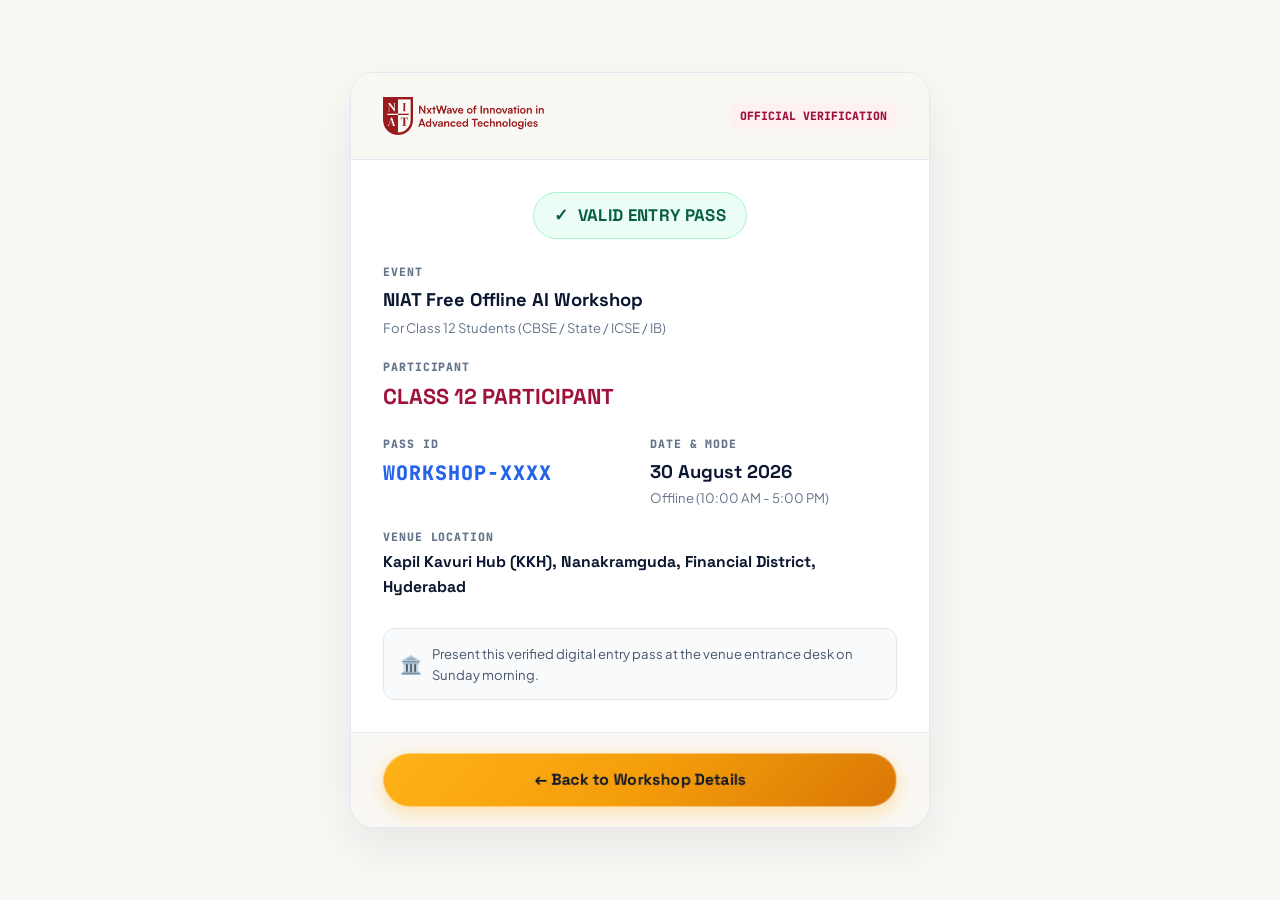
==== commit 64665ed0: "Add testimonials and improve mobile responsiveness" ====
--- a/verify.html
+++ b/verify.html
@@ -136,7 +136,7 @@
         <div>
           <div class="verify-label">DATE & MODE</div>
           <div class="verify-value">30 August 2026</div>
-          <div style="font-size: 0.82rem; color: #64748B;">Offline (10 AM – 4 PM)</div>
+          <div style="font-size: 0.82rem; color: #64748B;">Offline (10:00 AM - 5:00 PM)</div>
         </div>
 
         <div class="verify-field-full">
--- a/styles.css
+++ b/styles.css
@@ -84,6 +84,9 @@
   font-size: 16px;
   -webkit-font-smoothing: antialiased;
   -moz-osx-font-smoothing: grayscale;
+  overflow-x: hidden;
+  width: 100%;
+  max-width: 100%;
 }
 
 body {
@@ -92,6 +95,8 @@
   background-color: var(--color-bg-light);
   line-height: 1.6;
   overflow-x: hidden;
+  width: 100%;
+  max-width: 100%;
 }
 
 img, svg {
@@ -608,120 +613,50 @@
   font-weight: 900;
 }
 
-/* FREE Master Offer Block */
-.hero-free-offer-cluster {
-  display: flex;
-  align-items: center;
-  gap: 1.25rem;
-  flex-wrap: wrap;
-}
-
-@media (max-width: 768px) {
-  .hero-free-offer-cluster {
-    gap: 0.85rem;
-  }
-}
-
-.hero-free-3d-box {
-  position: relative;
-  display: inline-flex;
-  align-items: center;
-}
-
-.hero-free-3d-text {
+/* Hero Audience Line: FOR CLASS 12 STUDENTS (Static Maroon Bold Display) */
+.hero-class12-wrap {
+  display: flex;
+  align-items: center;
+  margin: 0.25rem 0 0.45rem 0;
+  max-width: 100%;
+}
+
+.hero-meta-for-class {
   font-family: var(--font-display);
-  font-size: clamp(3.8rem, 6.8vw, 6.4rem);
-  font-weight: 950;
-  line-height: 0.88;
-  color: #FFB51B;
-  text-shadow: 
-    0 2px 0 #D97706,
-    0 4px 0 #B45309,
-    0 6px 18px rgba(245, 158, 11, 0.3);
+  font-size: clamp(1.6rem, 3.2vw, 2.75rem);
+  font-weight: 800;
+  line-height: 1.15;
+  color: #991B1B;
   letter-spacing: 0.02em;
   text-transform: uppercase;
-  animation: freeContinuousZoom 1.2s ease-in-out infinite;
-  display: inline-block;
-  transform-origin: center center;
-  will-change: transform;
-}
-
-@media (max-width: 768px) {
-  .hero-free-3d-text {
-    font-size: clamp(2.6rem, 10.5vw, 3.8rem);
-  }
-}
-
-@keyframes freeContinuousZoom {
-  0% {
-    transform: scale(1.00);
-  }
-  50% {
-    transform: scale(1.05);
-  }
-  100% {
-    transform: scale(1.00);
-  }
-}
-
-.hero-free-zero-pill {
-  position: absolute;
-  bottom: -4px;
-  left: -4px;
-  background: linear-gradient(135deg, #7C3AED 0%, #9F1239 100%);
-  color: #FFFFFF;
-  font-family: var(--font-display);
-  font-size: clamp(0.85rem, 1.2vw, 1.1rem);
-  font-weight: 850;
-  padding: 0.16rem 0.75rem;
-  border-radius: var(--radius-full);
-  box-shadow: 0 4px 14px rgba(124, 58, 237, 0.4);
-  border: 1.5px solid #E9D5FF;
-  z-index: 3;
-}
-
-@media (max-width: 768px) {
-  .hero-free-zero-pill {
-    font-size: 0.75rem;
-    padding: 0.12rem 0.55rem;
-    bottom: -2px;
-    left: -2px;
-  }
-}
-
-.hero-workshop-title-meta {
-  display: flex;
-  flex-direction: column;
-  justify-content: center;
-}
-
-.hero-meta-offline-title {
-  font-family: var(--font-display);
-  font-size: clamp(1.2rem, 2.1vw, 1.85rem);
-  font-weight: 900;
-  color: #2563EB;
-  line-height: 1.06;
-  letter-spacing: 0.01em;
-  text-transform: uppercase;
-}
-
-@media (max-width: 768px) {
-  .hero-meta-offline-title {
-    font-size: 1.05rem;
-  }
-}
-
-.hero-meta-for-class {
-  font-family: var(--font-display);
-  font-size: clamp(0.82rem, 1.1vw, 1.02rem);
-  font-weight: 800;
-  color: #0B1730;
-  letter-spacing: 0.01em;
-  margin-top: 0.25rem;
-  padding-bottom: 0.12rem;
-  border-bottom: 2px solid #9F1239;
+  padding-bottom: 0.2rem;
+  border-bottom: 3px solid rgba(153, 27, 27, 0.35);
   display: inline-block;
   width: fit-content;
+  max-width: 100%;
+}
+
+@media (max-width: 1024px) {
+  .hero-meta-for-class {
+    font-size: clamp(1.45rem, 3.6vw, 2.25rem);
+    border-bottom-width: 2.5px;
+  }
+}
+
+@media (max-width: 768px) {
+  .hero-class12-wrap {
+    margin: 0.2rem 0 0.35rem 0;
+  }
+  .hero-meta-for-class {
+    font-size: clamp(1.25rem, 5.5vw, 1.85rem);
+    border-bottom-width: 2px;
+  }
+}
+
+@media (max-width: 360px) {
+  .hero-meta-for-class {
+    font-size: 1.18rem;
+  }
 }
 
 /* CTA Area */
@@ -1656,12 +1591,18 @@
 .theme-7 .station-step-badge { border-color: #EAB308; color: #854D0E; background: #FEFCE8; }
 .theme-7 .station-tag-label { color: #854D0E; }
 
+.theme-8 .station-photo-circle-wrap { border-color: #16A34A; }
+.theme-8 .station-step-badge { border-color: #16A34A; color: #15803D; background: #F0FDF4; }
+.theme-8 .station-tag-label { color: #15803D; }
+
 @media (max-width: 820px) {
   .landscape-station-zone,
   .landscape-station-zone.left-zone,
   .landscape-station-zone.right-zone {
     justify-content: flex-start;
-    margin: 2.5rem 0;
+    margin: 2.25rem 0;
+    position: relative;
+    z-index: 2;
   }
 
   .station-unit,
@@ -1680,10 +1621,17 @@
   .station-photo-circle-wrap {
     width: 80px;
     height: 80px;
+    z-index: 3;
   }
 
   .station-headline-text {
     font-size: 1.05rem;
+  }
+
+  .landscape-highway-svg {
+    display: block !important;
+    opacity: 0.9 !important;
+    visibility: visible !important;
   }
 }
 
@@ -1693,21 +1641,33 @@
     padding-bottom: 3.25rem;
   }
   .landscape-highway-svg {
-    display: none;
+    display: block !important;
+    opacity: 0.85 !important;
+    visibility: visible !important;
+    left: 0;
+    width: 100%;
+    top: 20px;
+    bottom: 20px;
+    height: calc(100% - 40px);
   }
   .landscape-roadmap-canvas {
     padding: 0.5rem 0;
   }
   .landscape-station-zone {
-    margin: 1.5rem 0;
+    margin: 1.45rem 0;
+    position: relative;
+    z-index: 2;
   }
   .station-unit {
     gap: 0.85rem;
+    width: 100%;
   }
   .station-photo-circle-wrap {
     width: 66px;
     height: 66px;
     border-width: 2.5px;
+    z-index: 3;
+    background: #FFFFFF;
   }
   .station-step-badge {
     width: 24px;
@@ -1719,7 +1679,11 @@
   .station-info-box {
     padding: 0.75rem 0.95rem;
     min-width: 0;
+    flex: 1;
     border-radius: var(--radius-lg);
+    background: #FFFFFF;
+    position: relative;
+    z-index: 3;
   }
   .station-tag-label {
     font-size: 0.7rem;
@@ -1730,6 +1694,8 @@
   }
   .landscape-gate-row {
     margin: 0.75rem 0 1.75rem 0;
+    position: relative;
+    z-index: 4;
   }
   .landscape-gate-row.finish-gate {
     margin: 1.75rem 0 0.75rem 0;
@@ -2063,6 +2029,63 @@
   .takeaway-heading {
     font-size: 0.84rem;
     line-height: 1.25;
+  }
+}
+
+/* KEY TAKEAWAYS — HIGHLIGHTED OPPORTUNITY BOX */
+.takeaways-opportunity-box {
+  margin-top: 2rem;
+  padding: 1.35rem 2.25rem;
+  background: linear-gradient(135deg, rgba(254, 243, 199, 0.6) 0%, rgba(255, 255, 255, 0.95) 100%);
+  border: 1.5px solid #FCD34D;
+  border-radius: var(--radius-lg);
+  box-shadow: 0 10px 28px rgba(180, 83, 9, 0.08);
+  display: flex;
+  flex-direction: column;
+  align-items: center;
+  justify-content: center;
+  gap: 0.45rem;
+  text-align: center;
+  max-width: 860px;
+  margin-left: auto;
+  margin-right: auto;
+  box-sizing: border-box;
+}
+
+.takeaways-opp-badge {
+  display: inline-flex;
+  align-items: center;
+  gap: 0.35rem;
+  font-family: var(--font-mono);
+  font-size: 0.74rem;
+  font-weight: 850;
+  color: #B45309;
+  letter-spacing: 0.06em;
+  text-transform: uppercase;
+}
+
+.takeaways-opp-text {
+  font-family: var(--font-display);
+  font-size: clamp(1.05rem, 1.8vw, 1.28rem);
+  font-weight: 800;
+  color: #1E293B;
+  line-height: 1.35;
+  margin: 0;
+}
+
+@media (max-width: 480px) {
+  .takeaways-opportunity-box {
+    margin-top: 1.25rem;
+    padding: 1rem 1.15rem;
+    border-radius: var(--radius-md);
+    gap: 0.35rem;
+  }
+  .takeaways-opp-badge {
+    font-size: 0.64rem;
+  }
+  .takeaways-opp-text {
+    font-size: 0.92rem;
+    line-height: 1.38;
   }
 }
 
@@ -2233,44 +2256,16 @@
   margin-bottom: 2.5rem;
 }
 
-@media (max-width: 860px) {
-  .details-grid {
-    grid-template-columns: repeat(2, 1fr);
-    gap: 0.85rem;
-  }
-}
-
-@media (max-width: 600px) {
-  .details-grid {
-    grid-template-columns: repeat(2, 1fr);
-    gap: 0.65rem;
-    margin-bottom: 1.5rem;
-  }
-  .detail-card {
-    padding: 0.75rem 0.6rem;
-  }
-  .detail-card-label {
-    font-size: 0.68rem;
-    margin-bottom: 0.25rem;
-  }
-  .detail-card-value {
-    font-size: 0.96rem;
-    line-height: 1.2;
-  }
-  .detail-card-sub {
-    font-size: 0.7rem;
-    line-height: 1.3;
-  }
-}
-
 .detail-card {
   background: #F8FAFC;
   border: 1.5px solid #E2E8F0;
   border-radius: var(--radius-lg);
-  padding: 1.25rem 1.15rem;
+  padding: 1.1rem 1.15rem;
   transition: var(--transition-fast);
   display: flex;
   flex-direction: column;
+  justify-content: space-between;
+  min-height: 110px;
 }
 
 .detail-card:hover {
@@ -2293,29 +2288,42 @@
   background: #FFFFFF;
 }
 
+.detail-card-header-row {
+  display: flex;
+  align-items: center;
+  justify-content: space-between;
+  gap: 0.4rem;
+  margin-bottom: 0.35rem;
+  flex-wrap: wrap;
+}
+
+.detail-card-header-row .detail-card-label {
+  margin-bottom: 0;
+}
+
 .venue-action-badge {
   display: inline-flex;
   align-items: center;
-  gap: 0.35rem;
-  margin-top: 0.85rem;
-  padding: 0.35rem 0.8rem;
+  gap: 0.25rem;
+  padding: 0.18rem 0.55rem;
   background: #FFF8EB;
-  border: 1.5px solid #FFB218;
+  border: 1px solid rgba(255, 178, 24, 0.75);
   border-radius: var(--radius-full);
   font-family: var(--font-display);
-  font-size: 0.82rem;
+  font-size: 0.72rem;
   font-weight: 800;
   color: #B45309;
   letter-spacing: 0.01em;
   transition: all 0.25s ease;
   width: fit-content;
+  white-space: nowrap;
 }
 
 .detail-card-clickable:hover .venue-action-badge {
   background: #FFB218;
   color: #0F172A;
   border-color: #F59E0B;
-  box-shadow: 0 4px 12px rgba(255, 178, 24, 0.35);
+  box-shadow: 0 2px 8px rgba(255, 178, 24, 0.35);
 }
 
 .venue-action-arrow {
@@ -2325,7 +2333,7 @@
 }
 
 .detail-card-clickable:hover .venue-action-arrow {
-  transform: translateX(4px);
+  transform: translateX(3px);
 }
 
 .detail-card-label {
@@ -2335,24 +2343,25 @@
   color: #D97706;
   text-transform: uppercase;
   letter-spacing: 0.08em;
-  margin-bottom: 0.4rem;
+  margin-bottom: 0.35rem;
   display: flex;
   align-items: center;
   gap: 0.4rem;
 }
 
 .detail-card-value {
-  font-family: var(--font-display);
-  font-size: 1.3rem;
-  font-weight: 800;
-  color: #0F172A;
-  line-height: 1.25;
+  font-family: var(--font-body);
+  font-size: 0.95rem;
+  font-weight: 450;
+  color: #334155;
+  line-height: 1.35;
 }
 
 .detail-card-sub {
-  font-size: 0.82rem;
+  font-size: 0.8rem;
   color: #64748B;
   margin-top: 0.2rem;
+  line-height: 1.35;
 }
 
 .venue-map-link {
@@ -2370,17 +2379,18 @@
 .fee-strike {
   text-decoration: line-through;
   color: #94A3B8;
-  font-size: 1.05rem;
-  margin-right: 0.45rem;
+  font-size: 0.88rem;
+  font-weight: 400;
+  margin-right: 0.35rem;
 }
 
 .free-pill {
   display: inline-block;
   background: #22C55E;
   color: #FFFFFF;
-  font-weight: 900;
-  font-size: 0.82rem;
-  padding: 0.18rem 0.6rem;
+  font-weight: 600;
+  font-size: 0.72rem;
+  padding: 0.1rem 0.45rem;
   border-radius: var(--radius-sm);
 }
 
@@ -2392,6 +2402,103 @@
   padding-top: 1.85rem;
   flex-wrap: wrap;
   gap: 1.5rem;
+}
+
+/* ==========================================================================
+   RESPONSIVE MEDIA QUERIES FOR DETAILS CARDS
+   ========================================================================== */
+@media (max-width: 860px) {
+  .details-grid {
+    grid-template-columns: repeat(2, minmax(0, 1fr));
+    grid-auto-rows: 1fr;
+    gap: 0.6rem;
+  }
+}
+
+@media (max-width: 768px) {
+  .details-grid {
+    grid-template-columns: repeat(2, minmax(0, 1fr));
+    grid-auto-rows: 1fr;
+    gap: 0.45rem;
+    margin-bottom: 1.15rem;
+  }
+  .detail-card {
+    padding: 0.45rem 0.55rem;
+    min-height: 52px;
+    height: 100%;
+    border-radius: var(--radius-md);
+    box-sizing: border-box;
+    display: flex;
+    flex-direction: column;
+    justify-content: flex-start;
+    align-items: flex-start;
+    gap: 0.12rem;
+  }
+  .detail-card-label {
+    font-size: 0.58rem;
+    margin-bottom: 0;
+    line-height: 1.1;
+  }
+  .detail-card-header-row {
+    display: flex;
+    align-items: center;
+    justify-content: space-between;
+    width: 100%;
+    gap: 0.2rem;
+    margin-bottom: 0;
+  }
+  .detail-card-value {
+    font-family: var(--font-body);
+    font-size: 0.85rem;
+    font-weight: 450;
+    color: #334155;
+    line-height: 1.25;
+    letter-spacing: 0;
+  }
+  .venue-action-badge {
+    font-size: 0.52rem;
+    padding: 0.05rem 0.28rem;
+  }
+  .free-pill {
+    font-size: 0.62rem;
+    padding: 0.05rem 0.28rem;
+    font-weight: 600;
+  }
+  .fee-strike {
+    font-size: 0.78rem;
+    font-weight: 400;
+    margin-right: 0.2rem;
+  }
+}
+
+@media (max-width: 360px) {
+  .details-grid {
+    gap: 0.35rem;
+  }
+  .detail-card {
+    padding: 0.38rem 0.45rem;
+    min-height: 48px;
+    gap: 0.1rem;
+  }
+  .detail-card-label {
+    font-size: 0.52rem;
+  }
+  .detail-card-value {
+    font-size: 0.76rem;
+    font-weight: 450;
+    color: #334155;
+  }
+  .venue-action-badge {
+    font-size: 0.46rem;
+    padding: 0.04rem 0.2rem;
+  }
+  .free-pill {
+    font-size: 0.55rem;
+    padding: 0.04rem 0.22rem;
+  }
+  .fee-strike {
+    font-size: 0.7rem;
+  }
 }
 
 @media (max-width: 768px) {
@@ -2421,6 +2528,183 @@
   font-size: 0.88rem;
   color: #991B1B;
   font-weight: 700;
+}
+
+/* ==========================================================================
+   STUDENT TESTIMONIALS — CONTINUOUS HORIZONTAL MARQUEE CAROUSEL
+   ========================================================================== */
+.testimonials-section {
+  background-color: var(--color-bg-light);
+  border-bottom: 1px solid var(--color-border-subtle);
+  overflow: hidden;
+  position: relative;
+  width: 100%;
+  max-width: 100%;
+}
+
+.testimonials-marquee-wrapper {
+  width: 100%;
+  max-width: 100%;
+  overflow: hidden;
+  position: relative;
+  padding: 1.25rem 0;
+  -webkit-mask-image: linear-gradient(to right, transparent 0%, black 5%, black 95%, transparent 100%);
+  mask-image: linear-gradient(to right, transparent 0%, black 5%, black 95%, transparent 100%);
+}
+
+.testimonials-track {
+  display: flex;
+  gap: 1.25rem;
+  width: max-content;
+  animation: marqueeScroll 42s linear infinite;
+  will-change: transform;
+}
+
+.testimonials-track:hover {
+  animation-play-state: paused;
+}
+
+@keyframes marqueeScroll {
+  0% {
+    transform: translateX(0);
+  }
+  100% {
+    transform: translateX(calc(-50% - 0.625rem));
+  }
+}
+
+.testimonial-card {
+  width: 320px;
+  min-width: 320px;
+  max-width: 320px;
+  background: #FFFFFF;
+  border: 1.5px solid #E2E8F0;
+  border-radius: var(--radius-md);
+  padding: 1.35rem 1.25rem;
+  box-shadow: 0 8px 24px rgba(15, 23, 42, 0.05);
+  display: flex;
+  flex-direction: column;
+  justify-content: space-between;
+  gap: 0.95rem;
+  transition: transform 0.25s ease, box-shadow 0.25s ease, border-color 0.25s ease;
+  box-sizing: border-box;
+  flex-shrink: 0;
+}
+
+.testimonial-card:hover {
+  transform: translateY(-4px);
+  border-color: #FCD34D;
+  box-shadow: 0 14px 32px rgba(180, 83, 9, 0.1);
+}
+
+.testimonial-rating {
+  color: #F59E0B;
+  font-size: 0.88rem;
+  letter-spacing: 0.12em;
+}
+
+.testimonial-quote {
+  font-family: var(--font-body);
+  font-size: 0.88rem;
+  color: #334155;
+  line-height: 1.45;
+  font-style: italic;
+  margin: 0;
+  flex-grow: 1;
+}
+
+.testimonial-author {
+  display: flex;
+  align-items: center;
+  gap: 0.65rem;
+  border-top: 1px dashed #E2E8F0;
+  padding-top: 0.75rem;
+}
+
+.author-avatar {
+  width: 36px;
+  height: 36px;
+  border-radius: 50%;
+  background: linear-gradient(135deg, #991B1B 0%, #7F1D1D 100%);
+  color: #FFFFFF;
+  display: flex;
+  align-items: center;
+  justify-content: center;
+  font-family: var(--font-display);
+  font-size: 0.76rem;
+  font-weight: 800;
+  flex-shrink: 0;
+}
+
+.author-info {
+  display: flex;
+  flex-direction: column;
+  text-align: left;
+}
+
+.author-name {
+  font-family: var(--font-display);
+  font-size: 0.86rem;
+  font-weight: 800;
+  color: #0F172A;
+  line-height: 1.2;
+}
+
+.author-tag {
+  font-family: var(--font-mono);
+  font-size: 0.64rem;
+  color: #64748B;
+  font-weight: 700;
+  margin-top: 0.1rem;
+}
+
+@media (max-width: 480px) {
+  .testimonials-marquee-wrapper {
+    -webkit-mask-image: linear-gradient(to right, transparent 0%, black 3%, black 97%, transparent 100%);
+    mask-image: linear-gradient(to right, transparent 0%, black 3%, black 97%, transparent 100%);
+    padding: 0.65rem 0;
+  }
+  .testimonials-track {
+    gap: 0.85rem;
+    animation-duration: 34s;
+  }
+  .testimonial-card {
+    width: 270px;
+    min-width: 270px;
+    max-width: 270px;
+    padding: 1.05rem 0.95rem;
+    border-radius: 14px;
+    gap: 0.75rem;
+  }
+  .testimonial-rating {
+    font-size: 0.8rem;
+  }
+  .testimonial-quote {
+    font-size: 0.82rem;
+    line-height: 1.4;
+  }
+  .author-avatar {
+    width: 32px;
+    height: 32px;
+    font-size: 0.7rem;
+  }
+  .author-name {
+    font-size: 0.8rem;
+  }
+  .author-tag {
+    font-size: 0.6rem;
+  }
+}
+
+@media (prefers-reduced-motion: reduce) {
+  .testimonials-marquee-wrapper {
+    overflow-x: auto;
+    -webkit-mask-image: none;
+    mask-image: none;
+  }
+  .testimonials-track {
+    animation: none;
+  }
 }
 
 /* ==========================================================================
@@ -2834,33 +3118,133 @@
   color: var(--color-primary);
 }
 
+.modal-form-header {
+  text-align: center;
+  margin-bottom: 1.4rem;
+}
+
+.modal-badge-pill {
+  display: inline-block;
+  background: #FEF3C7;
+  color: #B45309;
+  border: 1px solid #FCD34D;
+  font-family: var(--font-display);
+  font-size: 0.74rem;
+  font-weight: 800;
+  padding: 0.22rem 0.7rem;
+  border-radius: var(--radius-full);
+  margin-bottom: 0.5rem;
+  letter-spacing: 0.02em;
+}
+
+.modal-heading {
+  font-family: var(--font-display);
+  font-size: 1.6rem;
+  font-weight: 900;
+  color: #0F172A;
+  margin-bottom: 0.3rem;
+  line-height: 1.2;
+}
+
+.modal-subheading {
+  font-size: 0.86rem;
+  color: #64748B;
+  line-height: 1.4;
+}
+
+.req-star {
+  color: #DC2626;
+  font-weight: 700;
+}
+
 .form-group {
-  margin-bottom: 1.15rem;
+  margin-bottom: 0.95rem;
   text-align: left;
 }
 
 .form-label {
   display: block;
-  font-size: 0.82rem;
+  font-size: 0.8rem;
   font-weight: 700;
-  color: var(--color-text-dark);
-  margin-bottom: 0.35rem;
+  color: #1E293B;
+  margin-bottom: 0.3rem;
 }
 
 .form-input {
   width: 100%;
-  padding: 0.75rem 0.95rem;
-  border: 1.5px solid #E2E8F0;
-  border-radius: var(--radius-md);
-  font-size: 0.92rem;
-  background: #FAFAFA;
+  padding: 0.7rem 0.85rem;
+  border: 1.5px solid #CBD5E1;
+  border-radius: 10px;
+  font-size: 0.9rem;
+  font-family: var(--font-body);
+  background: #F8FAFC;
+  color: #0F172A;
+  transition: all 0.2s ease;
+  box-sizing: border-box;
 }
 
 .form-input:focus {
   outline: none;
-  border-color: var(--color-primary);
+  border-color: #991B1B;
   background: #FFFFFF;
   box-shadow: 0 0 0 3px rgba(153, 27, 27, 0.12);
+}
+
+.form-select {
+  cursor: pointer;
+  appearance: auto;
+}
+
+.form-textarea {
+  resize: vertical;
+  min-height: 60px;
+}
+
+.radio-fieldset {
+  border: none;
+  padding: 0;
+  margin: 0 0 0.95rem 0;
+}
+
+.radio-options-wrap {
+  display: flex;
+  flex-direction: column;
+  gap: 0.45rem;
+  margin-top: 0.25rem;
+}
+
+.radio-option-item {
+  display: flex;
+  align-items: center;
+  gap: 0.55rem;
+  padding: 0.55rem 0.75rem;
+  background: #F8FAFC;
+  border: 1.5px solid #E2E8F0;
+  border-radius: 8px;
+  cursor: pointer;
+  font-size: 0.84rem;
+  color: #334155;
+  transition: all 0.2s ease;
+}
+
+.radio-option-item:hover {
+  background: #F1F5F9;
+  border-color: #CBD5E1;
+}
+
+.radio-option-item input[type="radio"] {
+  accent-color: #991B1B;
+  width: 16px;
+  height: 16px;
+  cursor: pointer;
+  flex-shrink: 0;
+}
+
+.radio-option-item:has(input[type="radio"]:checked) {
+  border-color: #991B1B;
+  background: #FEF2F2;
+  color: #991B1B;
+  font-weight: 600;
 }
 
 .form-grid-2 {
@@ -2872,6 +3256,7 @@
 @media (max-width: 550px) {
   .form-grid-2 {
     grid-template-columns: 1fr;
+    gap: 0;
   }
 }
 
@@ -3022,6 +3407,15 @@
   margin-top: 0.12rem;
 }
 
+.pass-time-val {
+  font-family: var(--font-mono);
+  font-size: 0.68rem;
+  font-weight: 750;
+  color: #059669;
+  margin-top: 0.12rem;
+  letter-spacing: 0.02em;
+}
+
 .pass-specs-strip {
   display: flex;
   align-items: center;
@@ -3034,55 +3428,26 @@
   background: #FFFFFF;
   border: 1px solid #E2E8F0;
   border-radius: 8px;
-  padding: 0.4rem;
-}
-
-.pass-qr-verification-zone {
-  display: flex;
-  align-items: center;
-  gap: 0.85rem;
-  background: #FFFFFF;
-  border: 1.5px dashed #CBD5E1;
-  border-radius: 12px;
-  padding: 0.65rem 0.85rem;
-}
-
-.pass-qr-canvas-box {
-  width: 80px;
-  height: 80px;
-  flex-shrink: 0;
-  background: #FFFFFF;
-  display: flex;
-  align-items: center;
-  justify-content: center;
-}
-
-#pass-qr-canvas {
-  width: 80px;
-  height: 80px;
-  display: block;
-}
-
-.pass-qr-text-meta {
+  padding: 0.4rem 0.5rem;
+  box-sizing: border-box;
+  width: 100%;
+}
+
+.modal-success-actions {
   display: flex;
   flex-direction: column;
-  gap: 0.2rem;
-}
-
-.pass-scan-heading {
-  font-family: var(--font-display);
-  font-size: 0.84rem;
-  font-weight: 850;
-  color: #0B1730;
-  letter-spacing: 0.03em;
-}
-
-.pass-present-instruction {
-  font-family: var(--font-mono);
-  font-size: 0.62rem;
-  font-weight: 750;
-  color: #64748B;
-  line-height: 1.3;
+  gap: 0.75rem;
+  width: 100%;
+  box-sizing: border-box;
+  margin-bottom: 0.75rem;
+}
+
+.modal-sub-actions-grid {
+  display: grid;
+  grid-template-columns: 1fr 1fr;
+  gap: 0.75rem;
+  width: 100%;
+  box-sizing: border-box;
 }
 
 .btn-whatsapp-community {
@@ -3094,7 +3459,14 @@
   border: 1px solid rgba(255, 255, 255, 0.3);
   text-align: center;
   width: 100%;
-  padding: 1rem 1.5rem;
+  padding: 0.95rem 1.25rem;
+  border-radius: var(--radius-md);
+  display: inline-flex;
+  align-items: center;
+  justify-content: center;
+  gap: 0.6rem;
+  box-sizing: border-box;
+  text-decoration: none;
 }
 
 .btn-whatsapp-community:hover {
@@ -3102,57 +3474,169 @@
   box-shadow: 0 10px 25px rgba(37, 211, 102, 0.6);
 }
 
+.btn-download-pass-png {
+  padding: 0.85rem 1.15rem;
+  font-weight: 800;
+  font-size: 0.92rem;
+  border-radius: var(--radius-md);
+  box-sizing: border-box;
+  text-align: center;
+}
+
+.btn-add-calendar {
+  padding: 0.85rem 1.15rem;
+  font-weight: 750;
+  font-size: 0.92rem;
+  border-radius: var(--radius-md);
+  box-sizing: border-box;
+  text-align: center;
+}
+
 @media (max-width: 480px) {
+  .modal-backdrop {
+    padding: 0.5rem;
+  }
+  .modal-card {
+    padding: 1.35rem 0.85rem;
+    border-radius: 18px;
+    width: 100%;
+    max-width: 100%;
+    box-sizing: border-box;
+  }
   .standard-entry-pass-card {
-    padding: 1rem 0.85rem;
-    gap: 0.75rem;
+    padding: 0.9rem 0.75rem;
+    gap: 0.65rem;
+    border-radius: 16px;
+    width: 100%;
+    max-width: 100%;
+    box-sizing: border-box;
   }
   .pass-card-header {
-    padding-bottom: 0.5rem;
+    padding-bottom: 0.45rem;
   }
   .pass-brand-logo {
-    height: 26px;
-    max-width: 130px;
+    height: 24px;
+    max-width: 120px;
   }
   .pass-type-badge {
+    font-size: 0.58rem;
+    padding: 0.15rem 0.45rem;
+  }
+  .pass-event-banner {
+    padding: 0.55rem 0.4rem;
+    gap: 0.12rem;
+  }
+  .pass-badge-gold {
     font-size: 0.62rem;
-    padding: 0.15rem 0.5rem;
+  }
+  .pass-sub-badge {
+    font-size: 0.65rem;
   }
   .pass-main-title {
-    font-size: 1.15rem;
+    font-size: 1.05rem;
+  }
+  .pass-participant-box {
+    padding: 0.55rem 0.65rem;
+  }
+  .pass-meta-label {
+    font-size: 0.58rem;
   }
   .pass-student-name {
-    font-size: 1.05rem;
+    font-size: 0.96rem;
+  }
+  .pass-id-grid {
+    gap: 0.45rem;
+  }
+  .pass-id-item {
+    padding: 0.45rem 0.35rem;
   }
   .pass-unique-id {
-    font-size: 0.88rem;
+    font-size: 0.78rem;
+  }
+  .pass-date-val {
+    font-size: 0.64rem;
+  }
+  .pass-time-val {
+    font-size: 0.58rem;
   }
   .pass-specs-strip {
-    font-size: 0.62rem;
-    gap: 0.35rem;
-    padding: 0.3rem;
-  }
-  .pass-qr-verification-zone {
-    padding: 0.5rem;
-    gap: 0.65rem;
-  }
-  .pass-qr-canvas-box {
-    width: 65px;
-    height: 65px;
-  }
-  #pass-qr-canvas {
-    width: 65px;
-    height: 65px;
-  }
-  .pass-scan-heading {
-    font-size: 0.76rem;
-  }
-  .pass-present-instruction {
     font-size: 0.58rem;
+    gap: 0.25rem;
+    padding: 0.35rem 0.3rem;
+    flex-wrap: wrap;
+    justify-content: center;
+    line-height: 1.3;
   }
   .btn-whatsapp-community {
     font-size: 0.88rem;
-    padding: 0.75rem 1rem;
+    padding: 0.8rem 0.95rem;
+    border-radius: 12px;
+  }
+  .modal-sub-actions-grid {
+    grid-template-columns: 1fr;
+    gap: 0.55rem;
+  }
+  .btn-download-pass-png {
+    font-size: 0.88rem;
+    padding: 0.8rem 0.95rem;
+    border-radius: 12px;
+    width: 100%;
+  }
+  .btn-add-calendar {
+    font-size: 0.86rem;
+    padding: 0.75rem 0.95rem;
+    border-radius: 12px;
+    width: 100%;
+  }
+}
+
+@media (max-width: 360px) {
+  .modal-card {
+    padding: 1.15rem 0.65rem;
+  }
+  .standard-entry-pass-card {
+    padding: 0.75rem 0.6rem;
+    gap: 0.55rem;
+  }
+  .pass-brand-logo {
+    height: 20px;
+    max-width: 95px;
+  }
+  .pass-type-badge {
+    font-size: 0.52rem;
+    padding: 0.12rem 0.35rem;
+  }
+  .pass-main-title {
+    font-size: 0.95rem;
+  }
+  .pass-student-name {
+    font-size: 0.88rem;
+  }
+  .pass-unique-id {
+    font-size: 0.72rem;
+  }
+  .pass-date-val {
+    font-size: 0.58rem;
+  }
+  .pass-time-val {
+    font-size: 0.54rem;
+  }
+  .pass-specs-strip {
+    font-size: 0.52rem;
+    gap: 0.2rem;
+    padding: 0.25rem 0.2rem;
+  }
+  .btn-whatsapp-community {
+    font-size: 0.82rem;
+    padding: 0.72rem 0.8rem;
+  }
+  .btn-download-pass-png {
+    font-size: 0.82rem;
+    padding: 0.72rem 0.8rem;
+  }
+  .btn-add-calendar {
+    font-size: 0.8rem;
+    padding: 0.68rem 0.8rem;
   }
 }
 
@@ -3202,17 +3686,30 @@
   transform: scale(1);
 }
 
-.exit-telugu-headline {
+.exit-headline {
   font-family: var(--font-display);
-  font-size: clamp(1.4rem, 3.2vw, 1.85rem);
+  font-size: clamp(1.35rem, 3.2vw, 1.8rem);
   font-weight: 900;
   line-height: 1.25;
   color: #0F172A;
+  margin-bottom: 0.45rem;
+}
+
+.exit-hook-line {
+  font-family: var(--font-display);
+  font-size: clamp(1.05rem, 2.5vw, 1.35rem);
+  font-weight: 800;
+  color: #991B1B;
+  margin-bottom: 0.35rem;
+}
+
+.exit-benefit-line {
+  font-family: var(--font-display);
+  font-size: clamp(0.92rem, 2.2vw, 1.15rem);
+  font-weight: 750;
+  color: #991B1B;
   margin-bottom: 0.85rem;
-}
-
-.exit-telugu-headline span {
-  color: #991B1B;
+  line-height: 1.35;
 }
 
 .exit-popup-sub {
@@ -3248,7 +3745,7 @@
   bottom: 0;
   left: 0;
   width: 100%;
-  background: rgba(255, 255, 255, 0.96);
+  background: rgba(255, 255, 255, 0.97);
   backdrop-filter: blur(12px);
   -webkit-backdrop-filter: blur(12px);
   border-top: 1px solid #E2E8F0;
@@ -3256,6 +3753,7 @@
   display: none;
   align-items: center;
   justify-content: space-between;
+  gap: 0.75rem;
   z-index: 990;
   box-shadow: 0 -4px 20px rgba(15, 23, 42, 0.08);
 }
@@ -3265,27 +3763,92 @@
     display: flex;
   }
   .mobile-sticky-cta .btn {
-    font-size: 0.85rem;
-    padding: 0.45rem 0.95rem;
+    font-size: 0.82rem;
+    font-weight: 800;
+    padding: 0.45rem 0.85rem;
     height: 38px;
     border-radius: 20px;
+    white-space: nowrap;
+    flex-shrink: 0;
   }
   body {
-    padding-bottom: calc(60px + env(safe-area-inset-bottom));
-  }
+    padding-bottom: calc(72px + env(safe-area-inset-bottom));
+  }
+}
+
+.mobile-sticky-info {
+  display: flex;
+  flex-direction: column;
+  justify-content: center;
+  min-width: 0;
+}
+
+.mobile-sticky-title-row {
+  display: flex;
+  align-items: center;
+  gap: 0.4rem;
+  flex-wrap: wrap;
 }
 
 .mobile-sticky-title {
   font-family: var(--font-hero-condensed);
-  font-size: 0.88rem;
-  font-weight: 800;
+  font-size: 0.85rem;
+  font-weight: 850;
   color: #991B1B;
   letter-spacing: 0.02em;
+  line-height: 1.1;
+  white-space: nowrap;
+  overflow: hidden;
+  text-overflow: ellipsis;
+}
+
+.mobile-sticky-price {
+  display: inline-flex;
+  align-items: center;
+  gap: 0.25rem;
+  font-size: 0.72rem;
+}
+
+.mobile-sticky-price .fee-strike {
+  font-size: 0.7rem;
+  color: #94A3B8;
+  text-decoration: line-through;
+}
+
+.mobile-sticky-price .free-badge {
+  background: #DC2626;
+  color: #FFFFFF;
+  font-size: 0.62rem;
+  font-weight: 850;
+  padding: 0.08rem 0.35rem;
+  border-radius: 4px;
 }
 
 .mobile-sticky-sub {
   font-size: 0.68rem;
-  color: #64748B;
+  color: #475569;
+  font-weight: 600;
+  white-space: nowrap;
+  overflow: hidden;
+  text-overflow: ellipsis;
+  margin-top: 0.1rem;
+}
+
+@media (max-width: 360px) {
+  .mobile-sticky-cta {
+    padding: 0.35rem 0.65rem;
+  }
+  .mobile-sticky-title {
+    font-size: 0.76rem;
+  }
+  .mobile-sticky-sub {
+    font-size: 0.62rem;
+  }
+  .mobile-sticky-cta .btn {
+    font-size: 0.76rem;
+    padding: 0.35rem 0.65rem;
+    height: 34px;
+  }
 }
 
 /* Footer */
@@ -3334,6 +3897,190 @@
   text-align: center;
   color: #64748B;
   font-size: 0.82rem;
+}
+/* ==========================================================================
+   MOBILE-ONLY SCROLL POPUPS (100% Mobile Only < 768px)
+   ========================================================================== */
+.mobile-scroll-popup-backdrop {
+  position: fixed;
+  inset: 0;
+  background: rgba(15, 23, 42, 0.35);
+  backdrop-filter: blur(5px);
+  -webkit-backdrop-filter: blur(5px);
+  z-index: 100000;
+  display: flex;
+  align-items: center;
+  justify-content: center;
+  padding: 16px;
+  opacity: 0;
+  visibility: hidden;
+  pointer-events: none;
+  transition: opacity 300ms ease-out, visibility 300ms ease-out;
+}
+
+.mobile-scroll-popup-backdrop.open {
+  opacity: 1;
+  visibility: visible;
+  pointer-events: auto;
+}
+
+.mobile-scroll-popup-card {
+  background: #FFFDF9;
+  border: 1.5px solid rgba(159, 18, 57, 0.16);
+  border-radius: 20px;
+  padding: 1.65rem 1.25rem 1.25rem 1.25rem;
+  width: calc(100% - 32px);
+  max-width: 420px;
+  text-align: center;
+  position: relative;
+  overflow: hidden;
+  box-shadow: 0 20px 50px rgba(15, 23, 42, 0.18), 0 0 30px rgba(159, 18, 57, 0.05);
+  opacity: 0;
+  transform: translateY(10px) scale(0.96);
+  transition: opacity 350ms ease-out, transform 350ms ease-out;
+}
+
+.mobile-scroll-popup-backdrop.open .mobile-scroll-popup-card {
+  opacity: 1;
+  transform: translateY(0) scale(1);
+}
+
+.mobile-popup-deco-glow {
+  position: absolute;
+  top: -40%;
+  left: -40%;
+  width: 180%;
+  height: 180%;
+  background: radial-gradient(circle at 50% 40%, rgba(244, 63, 94, 0.06) 0%, transparent 60%);
+  pointer-events: none;
+}
+
+.mobile-popup-close-x {
+  position: absolute;
+  top: 8px;
+  right: 12px;
+  background: transparent;
+  border: none;
+  font-size: 1.55rem;
+  color: #94A3B8;
+  cursor: pointer;
+  line-height: 1;
+  padding: 4px 8px;
+  transition: color 0.2s ease;
+  z-index: 2;
+}
+
+.mobile-popup-close-x:hover,
+.mobile-popup-close-x:active {
+  color: #0F172A;
+}
+
+.mobile-popup-heading {
+  font-family: var(--font-display);
+  font-size: clamp(1.22rem, 4.2vw, 1.45rem);
+  font-weight: 900;
+  color: #0F172A;
+  margin: 0 0 0.45rem 0;
+  line-height: 1.25;
+}
+
+.mobile-popup-supporting {
+  font-size: 0.88rem;
+  font-weight: 600;
+  color: #475569;
+  margin: 0 0 1.15rem 0;
+  line-height: 1.4;
+}
+
+.mobile-popup-cta {
+  width: 100%;
+  font-size: 0.92rem;
+  padding: 0.7rem 1.25rem;
+  border-radius: var(--radius-full);
+  font-weight: 800;
+  text-decoration: none;
+  box-shadow: 0 4px 16px rgba(255, 178, 24, 0.38);
+  display: inline-block;
+}
+
+.mobile-popup-venue-panel {
+  margin-top: 1rem;
+  padding-top: 0.85rem;
+  border-top: 1px dashed rgba(226, 232, 240, 0.9);
+  display: flex;
+  flex-direction: column;
+  align-items: center;
+  gap: 0.35rem;
+}
+
+.mobile-popup-venue-info {
+  display: flex;
+  flex-direction: column;
+  align-items: center;
+  gap: 0.1rem;
+}
+
+.mobile-popup-venue-name {
+  font-family: var(--font-display);
+  font-size: 0.88rem;
+  font-weight: 800;
+  color: #0F172A;
+}
+
+.mobile-popup-venue-sub {
+  font-size: 0.76rem;
+  color: #64748B;
+}
+
+.mobile-popup-map-action {
+  display: inline-flex;
+  align-items: center;
+  gap: 0.25rem;
+  margin-top: 0.35rem;
+  padding: 0.2rem 0.7rem;
+  background: #FFF8EB;
+  border: 1px solid #FFB218;
+  border-radius: var(--radius-full);
+  font-family: var(--font-display);
+  font-size: 0.74rem;
+  font-weight: 800;
+  color: #B45309;
+  text-decoration: none;
+  transition: all 0.2s ease;
+}
+
+.mobile-popup-map-action:active {
+  background: #FFB218;
+  color: #0F172A;
+}
+
+.mobile-popup-arrow {
+  font-weight: 900;
+}
+
+.mobile-popup-dismiss-wrap {
+  margin-top: 0.75rem;
+}
+
+.mobile-popup-dismiss-link {
+  background: transparent;
+  border: none;
+  font-size: 0.8rem;
+  color: #64748B;
+  cursor: pointer;
+  text-decoration: underline;
+  padding: 4px;
+}
+
+.mobile-popup-dismiss-link:hover,
+.mobile-popup-dismiss-link:active {
+  color: #0F172A;
+}
+
+@media (min-width: 768px) {
+  .mobile-scroll-popup-backdrop {
+    display: none !important;
+  }
 }
 
 /* ==========================================================================
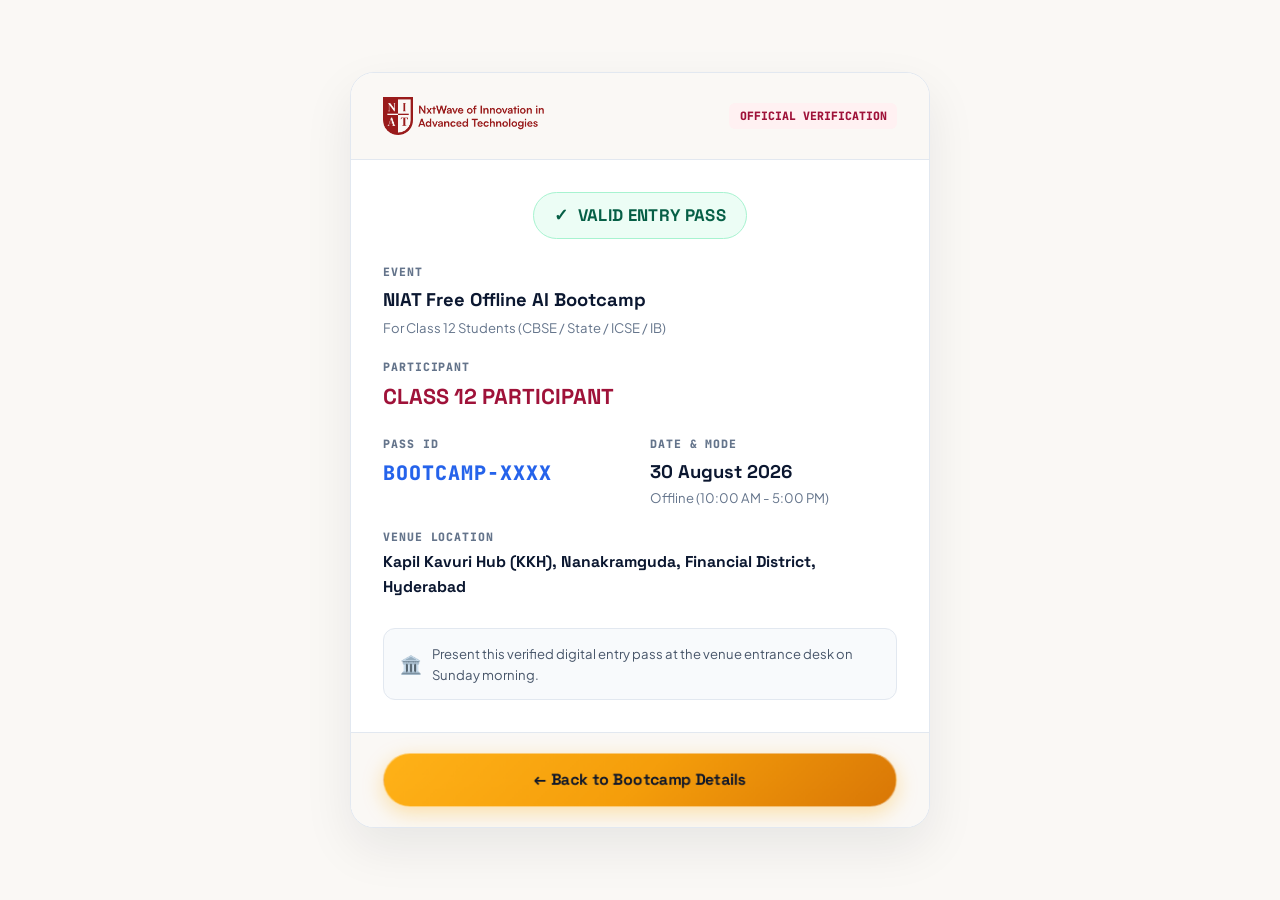
==== commit 1c325c7d: "Update entry pass design" ====
--- a/verify.html
+++ b/verify.html
@@ -3,7 +3,7 @@
 <head>
   <meta charset="UTF-8">
   <meta name="viewport" content="width=device-width, initial-scale=1.0">
-  <title>Official Entry Pass Verification — NIAT Offline AI Workshop</title>
+  <title>Official Entry Pass Verification — NIAT Offline AI Bootcamp</title>
   <link rel="preconnect" href="https://fonts.googleapis.com">
   <link rel="preconnect" href="https://fonts.gstatic.com" crossorigin>
   <link href="https://fonts.googleapis.com/css2?family=Plus+Jakarta+Sans:wght@400;500;600;700;800&family=Space+Grotesk:wght@600;700;800;900&family=JetBrains+Mono:wght@700;800&display=swap" rel="stylesheet">
@@ -119,7 +119,7 @@
       <div class="verify-field-grid">
         <div class="verify-field-full">
           <div class="verify-label">EVENT</div>
-          <div class="verify-value">NIAT Free Offline AI Workshop</div>
+          <div class="verify-value">NIAT Free Offline AI Bootcamp</div>
           <div style="font-size: 0.82rem; color: #64748B; margin-top: 0.15rem;">For Class 12 Students (CBSE / State / ICSE / IB)</div>
         </div>
 
@@ -130,7 +130,7 @@
 
         <div>
           <div class="verify-label">PASS ID</div>
-          <div id="verified-id" class="verify-value verify-value-id">Workshop-A7K9</div>
+          <div id="verified-id" class="verify-value verify-value-id">BOOTCAMP-A7K9</div>
         </div>
 
         <div>
@@ -155,7 +155,7 @@
 
     <div class="verify-footer">
       <a href="index.html" class="btn btn-hero-gold" style="width: 100%; text-decoration: none;">
-        ← Back to Workshop Details
+        ← Back to Bootcamp Details
       </a>
     </div>
   </div>
@@ -164,7 +164,7 @@
     document.addEventListener('DOMContentLoaded', () => {
       const params = new URLSearchParams(window.location.search);
       const name = params.get('name') || params.get('student_name') || 'CLASS 12 PARTICIPANT';
-      const id = params.get('id') || params.get('pass_id') || 'Workshop-XXXX';
+      const id = params.get('id') || params.get('pass_id') || 'BOOTCAMP-XXXX';
 
       document.getElementById('verified-name').textContent = decodeURIComponent(name).toUpperCase();
       document.getElementById('verified-id').textContent = decodeURIComponent(id).toUpperCase();
--- a/styles.css
+++ b/styles.css
@@ -137,8 +137,15 @@
 
 @media (max-width: 768px) {
   .section-padding {
-    padding-top: 2.85rem;
-    padding-bottom: 2.85rem;
+    padding-top: 2.25rem;
+    padding-bottom: 2.25rem;
+  }
+}
+
+@media (max-width: 480px) {
+  .section-padding {
+    padding-top: 1.75rem;
+    padding-bottom: 1.75rem;
   }
 }
 
@@ -467,14 +474,22 @@
   }
 }
 
-@media (max-width: 600px) {
+@media (max-width: 768px) {
+  .mobile-nav-toggle {
+    display: none !important;
+  }
   .nav-container {
     height: 56px;
+    padding-left: 1rem;
+    padding-right: 1rem;
+    display: flex;
+    align-items: center;
+    justify-content: space-between;
   }
   .niat-shield-logo-img,
   .niat-logo-img {
-    height: 32px;
-    max-width: 160px;
+    height: 34px;
+    max-width: 170px;
   }
   .nav-actions .open-reg-modal {
     display: none;
@@ -660,16 +675,41 @@
 }
 
 /* CTA Area */
+.cta-whatsapp-supporting,
+.whatsapp-cta-supporting {
+  font-family: var(--font-body);
+  font-size: 0.84rem;
+  font-weight: 600;
+  color: #475569;
+  line-height: 1.4;
+  margin: 0 auto 0.45rem auto;
+  text-align: center;
+  max-width: 440px;
+  width: 100%;
+  box-sizing: border-box;
+}
+
 .hero-cta-action-wrap {
   display: flex;
-  align-items: center;
-  gap: 1.25rem;
+  flex-direction: column;
+  align-items: flex-start;
+  gap: 0;
   margin-top: 0.15rem;
+}
+
+.hero-cta-supporting {
+  text-align: left;
+  margin: 0 0 0.45rem 0;
 }
 
 @media (max-width: 768px) {
   .hero-cta-action-wrap {
+    align-items: center;
     width: 100%;
+  }
+  .hero-cta-supporting {
+    text-align: center;
+    margin: 0 auto 0.4rem auto;
   }
 }
 
@@ -3057,10 +3097,10 @@
    ========================================================================== */
 .modal-backdrop {
   position: fixed;
-  top: 0;
-  left: 0;
-  width: 100vw;
-  height: 100vh;
+  inset: 0;
+  width: 100%;
+  height: 100%;
+  max-width: 100%;
   background: rgba(15, 23, 42, 0.65);
   backdrop-filter: blur(12px);
   -webkit-backdrop-filter: blur(12px);
@@ -3069,6 +3109,7 @@
   align-items: center;
   justify-content: center;
   padding: 1rem;
+  box-sizing: border-box;
   opacity: 0;
   visibility: hidden;
   transition: all 0.3s ease;
@@ -3084,11 +3125,14 @@
   width: 100%;
   max-width: 680px;
   max-height: 90vh;
+  max-height: 90dvh;
   overflow-y: auto;
+  -webkit-overflow-scrolling: touch;
   border-radius: var(--radius-xl);
   padding: 2.25rem 1.85rem;
   box-shadow: 0 25px 60px rgba(15, 23, 42, 0.2);
   position: relative;
+  box-sizing: border-box;
   transform: scale(0.92);
   transition: transform 0.3s cubic-bezier(0.16, 1, 0.3, 1);
 }
@@ -3268,22 +3312,21 @@
   width: 100%;
   max-width: 430px;
   margin: 0 auto 1.25rem;
-  background: #FAF8F5;
-  background-image: 
-    radial-gradient(circle at 10% 10%, rgba(159, 18, 57, 0.04) 0%, transparent 50%),
-    radial-gradient(circle at 90% 90%, rgba(37, 99, 235, 0.04) 0%, transparent 50%),
-    linear-gradient(rgba(15, 23, 42, 0.02) 1px, transparent 1px),
-    linear-gradient(90deg, rgba(15, 23, 42, 0.02) 1px, transparent 1px);
-  background-size: 100% 100%, 100% 100%, 20px 20px, 20px 20px;
-  border: 2px solid #E2E8F0;
+  background: 
+    radial-gradient(ellipse at 50% 12%, rgba(136, 19, 55, 0.07) 0%, rgba(80, 7, 36, 0.03) 50%, transparent 80%),
+    radial-gradient(circle at 50% 50%, rgba(159, 18, 57, 0.04) 0%, transparent 70%),
+    repeating-radial-gradient(circle at 50% 25%, transparent 0, transparent 24px, rgba(136, 19, 55, 0.025) 25px, transparent 26px),
+    #FFFDFD;
+  border: 1.5px solid #FBCFE8;
   border-radius: 20px;
   padding: 1.35rem;
-  box-shadow: 0 16px 40px rgba(15, 23, 42, 0.1);
+  box-shadow: 0 16px 40px rgba(15, 23, 42, 0.08), 0 2px 10px rgba(159, 18, 57, 0.05);
   display: flex;
   flex-direction: column;
-  gap: 0.95rem;
+  gap: 0.85rem;
   overflow: hidden;
   text-align: left;
+  box-sizing: border-box;
 }
 
 .pass-card-header {
@@ -3292,70 +3335,115 @@
   justify-content: space-between;
   border-bottom: 1px dashed #CBD5E1;
   padding-bottom: 0.75rem;
+  width: 100%;
+  box-sizing: border-box;
+}
+
+.pass-logo-wrap {
+  display: flex;
+  align-items: center;
+  justify-content: flex-start;
+  flex: 1;
 }
 
 .pass-brand-logo {
   height: 32px;
   width: auto;
-  max-width: 160px;
+  max-width: 165px;
   object-fit: contain;
+  display: block;
 }
 
 .pass-type-badge {
   background: #ECFDF5;
   color: #065F46;
   border: 1px solid #A7F3D0;
-  padding: 0.2rem 0.6rem;
+  padding: 0 0.85rem;
+  height: 28px;
+  line-height: 26px;
   border-radius: 9999px;
   font-family: var(--font-mono);
   font-size: 0.68rem;
   font-weight: 800;
   letter-spacing: 0.04em;
+  display: inline-flex;
+  align-items: center;
+  justify-content: center;
+  text-align: center;
+  box-sizing: border-box;
+  white-space: nowrap;
+  flex-shrink: 0;
+  margin-left: auto;
+}
+
+.pass-type-badge span {
+  display: inline-block;
+  line-height: 1;
+  text-align: center;
 }
 
 .pass-event-banner {
   text-align: center;
   background: #FFFFFF;
   border: 1px solid #E2E8F0;
-  border-radius: 12px;
-  padding: 0.75rem 0.65rem;
+  border-radius: 14px;
+  padding: 0.8rem 1rem;
   display: flex;
   flex-direction: column;
   align-items: center;
-  gap: 0.2rem;
+  justify-content: center;
+  gap: 0.22rem;
+  box-sizing: border-box;
+  box-shadow: 0 2px 8px rgba(15, 23, 42, 0.02);
 }
 
 .pass-badge-gold {
   font-family: var(--font-mono);
-  font-size: 0.7rem;
+  font-size: 0.72rem;
   font-weight: 900;
   color: #D97706;
-  letter-spacing: 0.05em;
+  letter-spacing: 0.06em;
+  text-align: center;
+  margin: 0;
+  line-height: 1.2;
 }
 
 .pass-sub-badge {
   font-family: var(--font-display);
-  font-size: 0.74rem;
-  font-weight: 750;
+  font-size: 0.76rem;
+  font-weight: 800;
   color: #475569;
-  letter-spacing: 0.02em;
+  letter-spacing: 0.03em;
+  text-align: center;
+  margin: 0;
+  line-height: 1.2;
 }
 
 .pass-main-title {
   font-family: var(--font-display);
-  font-size: 1.35rem;
+  font-size: 1.38rem;
   font-weight: 900;
   color: #0B1730;
   letter-spacing: 0.06em;
-  margin-top: 0.1rem;
+  margin: 0.12rem 0 0 0;
+  text-align: center;
+  line-height: 1.15;
 }
 
 .pass-participant-box {
   background: #FFF1F2;
   border: 1.5px solid #FECDD3;
-  border-radius: 12px;
-  padding: 0.75rem 1rem;
+  border-radius: 14px;
+  padding: 0.85rem 1rem;
+  display: flex;
+  flex-direction: column;
+  align-items: center;
+  justify-content: center;
   text-align: center;
+  gap: 0.35rem;
+  min-height: 78px;
+  box-sizing: border-box;
+  box-shadow: 0 2px 8px rgba(159, 18, 57, 0.03);
 }
 
 .pass-meta-label {
@@ -3364,31 +3452,45 @@
   font-weight: 850;
   color: #881337;
   letter-spacing: 0.1em;
-  margin-bottom: 0.15rem;
+  line-height: 1;
+  margin: 0;
+  text-align: center;
 }
 
 .pass-student-name {
   font-family: var(--font-display);
-  font-size: 1.25rem;
+  font-size: 1.28rem;
   font-weight: 900;
   color: #9F1239;
   letter-spacing: 0.02em;
   word-break: break-word;
-  line-height: 1.2;
+  line-height: 1.15;
+  margin: 0;
+  text-align: center;
+  width: 100%;
 }
 
 .pass-id-grid {
   display: grid;
   grid-template-columns: 1fr 1fr;
-  gap: 0.65rem;
+  gap: 0.75rem;
+  width: 100%;
+  box-sizing: border-box;
 }
 
 .pass-id-item {
   background: #FFFFFF;
   border: 1px solid #E2E8F0;
-  border-radius: 10px;
-  padding: 0.55rem 0.75rem;
+  border-radius: 14px;
+  padding: 0.75rem 0.65rem;
+  display: flex;
+  flex-direction: column;
+  align-items: center;
+  justify-content: center;
   text-align: center;
+  box-sizing: border-box;
+  min-height: 72px;
+  box-shadow: 0 2px 8px rgba(15, 23, 42, 0.02);
 }
 
 .pass-unique-id {
@@ -3397,6 +3499,9 @@
   font-weight: 900;
   color: #2563EB;
   letter-spacing: 0.05em;
+  text-align: center;
+  margin-top: 0.35rem;
+  line-height: 1.2;
 }
 
 .pass-date-val {
@@ -3404,33 +3509,50 @@
   font-size: 0.74rem;
   font-weight: 800;
   color: #0B1730;
-  margin-top: 0.12rem;
+  margin-top: 0.35rem;
+  text-align: center;
+  line-height: 1.2;
+  white-space: nowrap;
 }
 
 .pass-time-val {
   font-family: var(--font-mono);
   font-size: 0.68rem;
-  font-weight: 750;
+  font-weight: 800;
   color: #059669;
-  margin-top: 0.12rem;
+  margin-top: 0.2rem;
   letter-spacing: 0.02em;
+  text-align: center;
+  line-height: 1.2;
+  white-space: nowrap;
 }
 
 .pass-specs-strip {
   display: flex;
   align-items: center;
   justify-content: center;
-  gap: 0.6rem;
+  gap: 0.45rem;
   font-family: var(--font-mono);
-  font-size: 0.68rem;
-  font-weight: 750;
+  font-size: 0.62rem;
+  font-weight: 800;
   color: #334155;
   background: #FFFFFF;
   border: 1px solid #E2E8F0;
-  border-radius: 8px;
-  padding: 0.4rem 0.5rem;
+  border-radius: 10px;
+  padding: 0.55rem 0.75rem;
   box-sizing: border-box;
   width: 100%;
+  text-align: center;
+  line-height: 1.2;
+  white-space: nowrap;
+  box-shadow: 0 2px 8px rgba(15, 23, 42, 0.02);
+}
+
+.pass-specs-strip span {
+  display: inline-flex;
+  align-items: center;
+  justify-content: center;
+  vertical-align: middle;
 }
 
 .modal-success-actions {
@@ -3440,6 +3562,44 @@
   width: 100%;
   box-sizing: border-box;
   margin-bottom: 0.75rem;
+}
+
+/* Clean polished single information card for WhatsApp community message */
+.pass-whatsapp-info-box {
+  background: #FFFDF8;
+  border: 1px solid #EFE4D6;
+  border-radius: 12px;
+  padding: 0.65rem 1rem;
+  width: 100%;
+  max-width: 430px;
+  margin: 0 auto;
+  box-sizing: border-box;
+  box-shadow: 0 2px 8px rgba(15, 23, 42, 0.04);
+  display: flex;
+  align-items: center;
+  justify-content: center;
+  text-align: center;
+}
+
+.pass-whatsapp-info-text {
+  font-family: var(--font-body);
+  font-size: 0.82rem;
+  font-weight: 600;
+  color: #1E293B !important;
+  line-height: 1.4;
+  margin: 0;
+  text-align: center;
+}
+
+@media (max-width: 480px) {
+  .pass-whatsapp-info-box {
+    padding: 0.55rem 0.75rem;
+    border-radius: 10px;
+  }
+  .pass-whatsapp-info-text {
+    font-size: 0.76rem;
+    line-height: 1.35;
+  }
 }
 
 .modal-sub-actions-grid {
@@ -3560,12 +3720,11 @@
     font-size: 0.58rem;
   }
   .pass-specs-strip {
-    font-size: 0.58rem;
-    gap: 0.25rem;
-    padding: 0.35rem 0.3rem;
-    flex-wrap: wrap;
+    font-size: 0.56rem;
+    gap: 0.35rem;
+    padding: 0.38rem 0.45rem;
+    white-space: nowrap;
     justify-content: center;
-    line-height: 1.3;
   }
   .btn-whatsapp-community {
     font-size: 0.88rem;
@@ -3604,7 +3763,7 @@
   }
   .pass-type-badge {
     font-size: 0.52rem;
-    padding: 0.12rem 0.35rem;
+    padding: 0.15rem 0.45rem;
   }
   .pass-main-title {
     font-size: 0.95rem;
@@ -3622,9 +3781,11 @@
     font-size: 0.54rem;
   }
   .pass-specs-strip {
-    font-size: 0.52rem;
-    gap: 0.2rem;
-    padding: 0.25rem 0.2rem;
+    font-size: 0.48rem;
+    gap: 0.25rem;
+    padding: 0.32rem 0.35rem;
+    white-space: nowrap;
+    justify-content: center;
   }
   .btn-whatsapp-community {
     font-size: 0.82rem;
@@ -3645,10 +3806,10 @@
    ========================================================================== */
 .exit-popup-backdrop {
   position: fixed;
-  top: 0;
-  left: 0;
-  width: 100vw;
-  height: 100vh;
+  inset: 0;
+  width: 100%;
+  height: 100%;
+  max-width: 100%;
   background: rgba(15, 23, 42, 0.65);
   backdrop-filter: blur(12px);
   -webkit-backdrop-filter: blur(12px);
@@ -3657,6 +3818,7 @@
   align-items: center;
   justify-content: center;
   padding: 1rem;
+  box-sizing: border-box;
   opacity: 0;
   visibility: hidden;
   transition: all 0.3s ease;
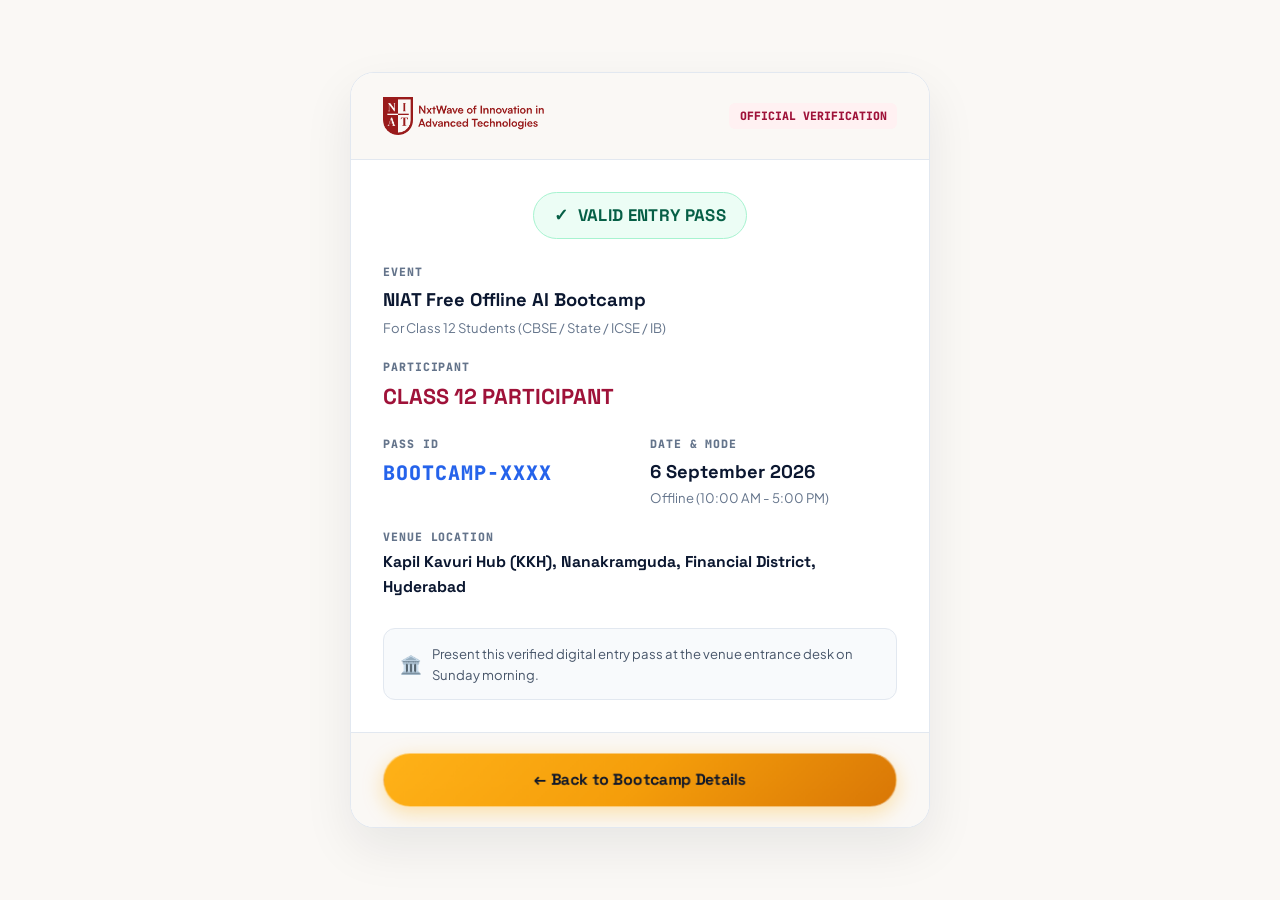
==== commit bdcf261d: "Add available slot registration feature" ====
--- a/verify.html
+++ b/verify.html
@@ -135,7 +135,7 @@
 
         <div>
           <div class="verify-label">DATE & MODE</div>
-          <div class="verify-value">30 August 2026</div>
+          <div id="verified-date" class="verify-value">6 September 2026</div>
           <div style="font-size: 0.82rem; color: #64748B;">Offline (10:00 AM - 5:00 PM)</div>
         </div>
 
@@ -165,9 +165,14 @@
       const params = new URLSearchParams(window.location.search);
       const name = params.get('name') || params.get('student_name') || 'CLASS 12 PARTICIPANT';
       const id = params.get('id') || params.get('pass_id') || 'BOOTCAMP-XXXX';
+      const dateParam = params.get('date') || params.get('slot');
 
       document.getElementById('verified-name').textContent = decodeURIComponent(name).toUpperCase();
       document.getElementById('verified-id').textContent = decodeURIComponent(id).toUpperCase();
+
+      if (dateParam && document.getElementById('verified-date')) {
+        document.getElementById('verified-date').textContent = decodeURIComponent(dateParam).replace(/^Sunday,\s*/i, '');
+      }
     });
   </script>
 </body>
--- a/styles.css
+++ b/styles.css
@@ -3234,9 +3234,52 @@
   box-shadow: 0 0 0 3px rgba(153, 27, 27, 0.12);
 }
 
+select.form-input,
 .form-select {
+  width: 100%;
+  padding: 0.7rem 2.5rem 0.7rem 0.85rem;
+  border: 1.5px solid #CBD5E1;
+  border-radius: 10px;
+  font-size: 0.9rem;
+  font-family: var(--font-body);
+  background-color: #F8FAFC;
+  background-image: url("data:image/svg+xml,%3Csvg xmlns='http://www.w3.org/2000/svg' width='14' height='14' viewBox='0 0 24 24' fill='none' stroke='%23475569' stroke-width='2.5' stroke-linecap='round' stroke-linejoin='round'%3E%3Cpolyline points='6 9 12 15 18 9'%3E%3C/polyline%3E%3C/svg%3E") !important;
+  background-repeat: no-repeat !important;
+  background-position: right 14px center !important;
+  background-size: 14px 14px !important;
+  color: #0F172A;
   cursor: pointer;
-  appearance: auto;
+  appearance: none;
+  -webkit-appearance: none;
+  -moz-appearance: none;
+  transition: border-color 0.2s ease, box-shadow 0.2s ease, background-color 0.2s ease;
+  box-sizing: border-box;
+  line-height: 1.35;
+}
+
+select.form-input:focus,
+.form-select:focus {
+  outline: none;
+  border-color: #991B1B;
+  background-color: #FFFFFF;
+  background-image: url("data:image/svg+xml,%3Csvg xmlns='http://www.w3.org/2000/svg' width='14' height='14' viewBox='0 0 24 24' fill='none' stroke='%23475569' stroke-width='2.5' stroke-linecap='round' stroke-linejoin='round'%3E%3Cpolyline points='6 9 12 15 18 9'%3E%3C/polyline%3E%3C/svg%3E") !important;
+  background-repeat: no-repeat !important;
+  background-position: right 14px center !important;
+  background-size: 14px 14px !important;
+  box-shadow: 0 0 0 3px rgba(153, 27, 27, 0.12);
+}
+
+select.form-input option,
+.form-select option {
+  background: #FFFFFF;
+  color: #0F172A;
+  font-size: 0.9rem;
+  padding: 0.5rem;
+}
+
+select.form-input option[disabled],
+.form-select option[disabled] {
+  color: #94A3B8;
 }
 
 .form-textarea {
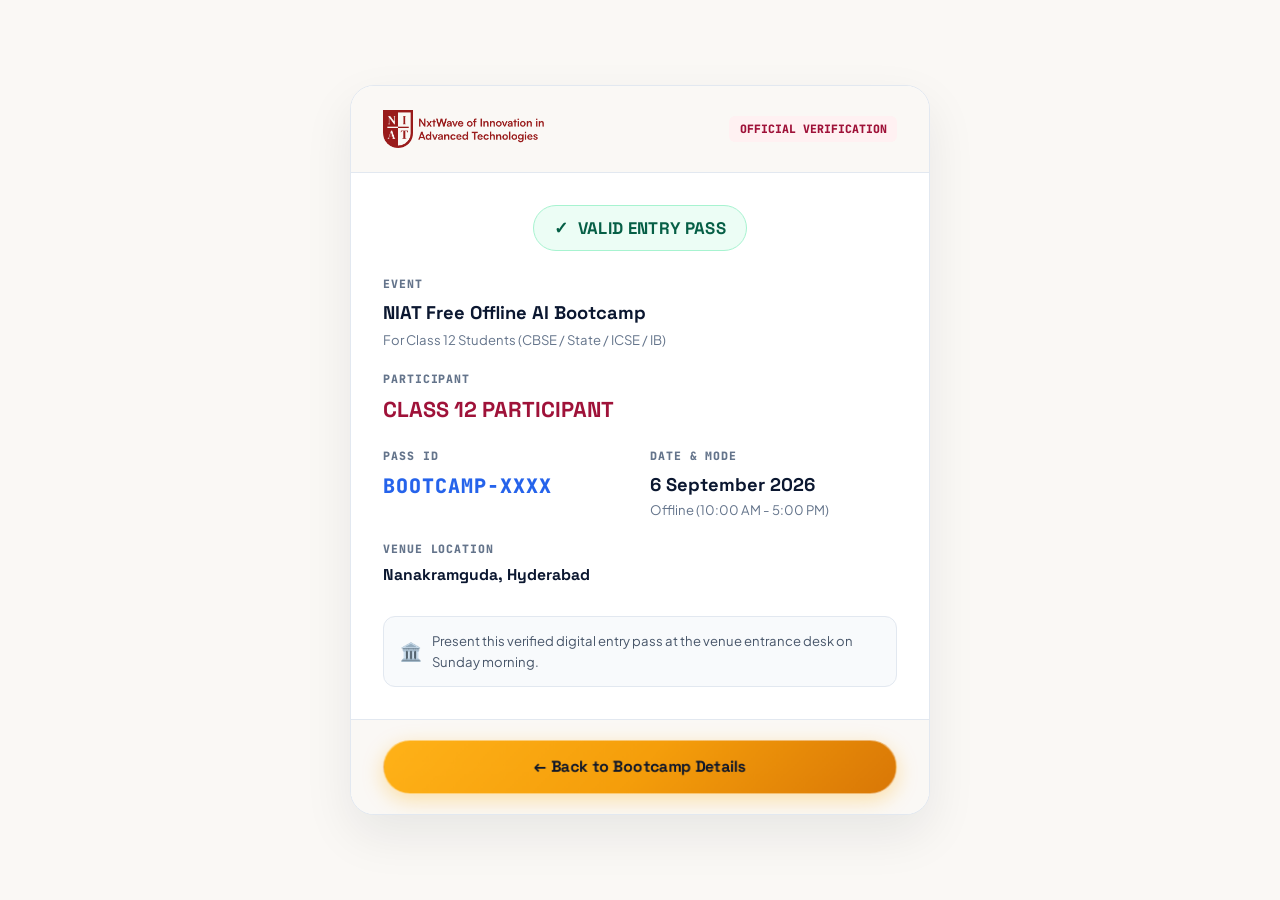
==== commit 35142205: "Update WhatsApp community link and landing page location" ====
--- a/verify.html
+++ b/verify.html
@@ -142,7 +142,7 @@
         <div class="verify-field-full">
           <div class="verify-label">VENUE LOCATION</div>
           <div class="verify-value" style="font-size: 0.98rem; font-weight: 700;">
-            Kapil Kavuri Hub (KKH), Nanakramguda, Financial District, Hyderabad
+            Nanakramguda, Hyderabad
           </div>
         </div>
       </div>
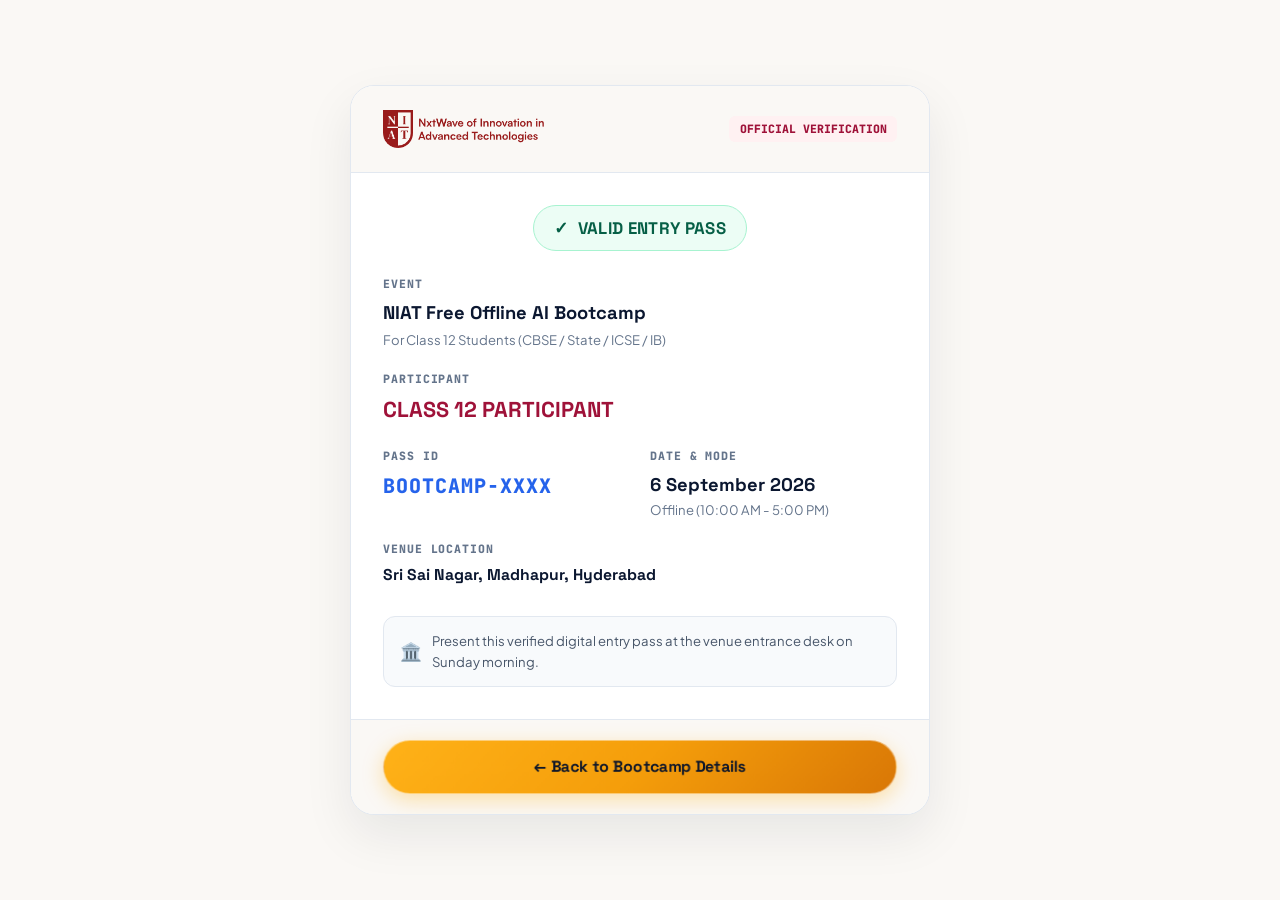
==== commit f5451acf: "Update bootcamp location to Sri Sai Nagar, Madhapur, Hyderabad across entire landing page" ====
--- a/verify.html
+++ b/verify.html
@@ -142,7 +142,7 @@
         <div class="verify-field-full">
           <div class="verify-label">VENUE LOCATION</div>
           <div class="verify-value" style="font-size: 0.98rem; font-weight: 700;">
-            Nanakramguda, Hyderabad
+            Sri Sai Nagar, Madhapur, Hyderabad
           </div>
         </div>
       </div>
